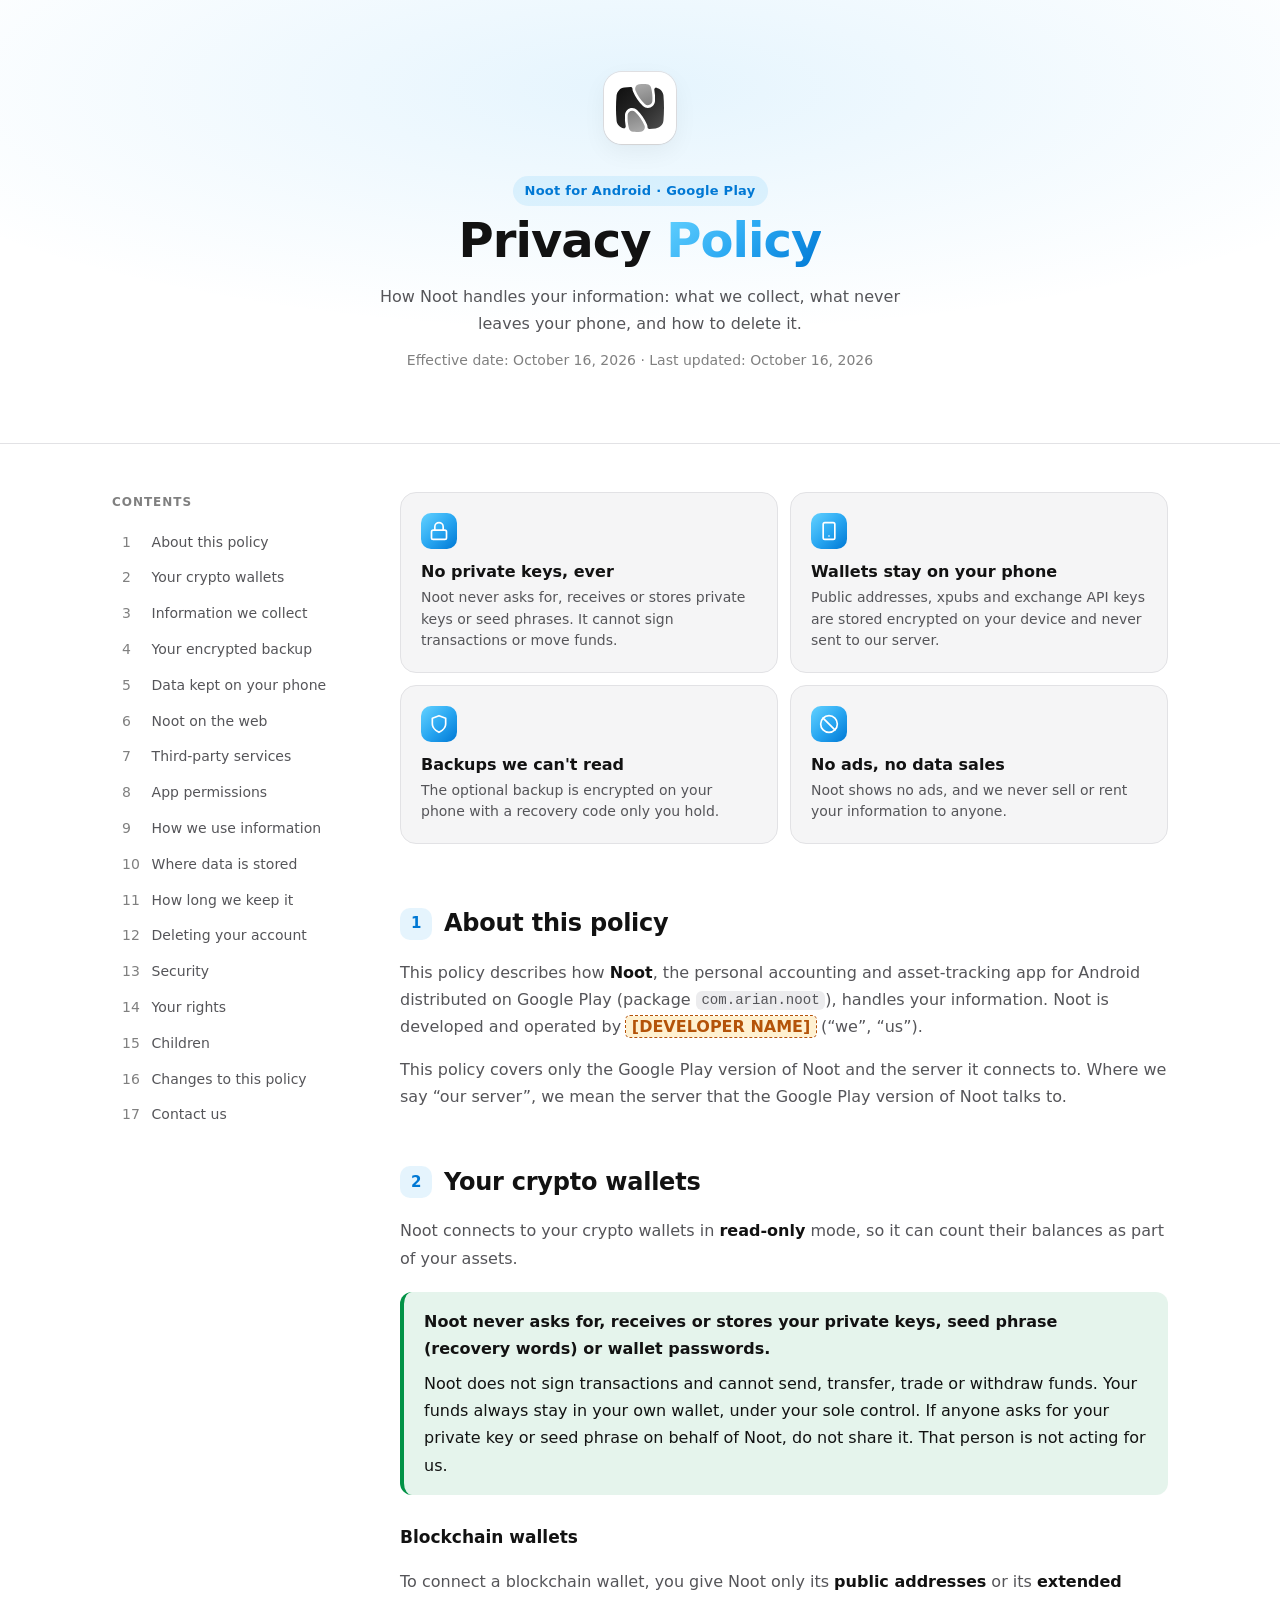
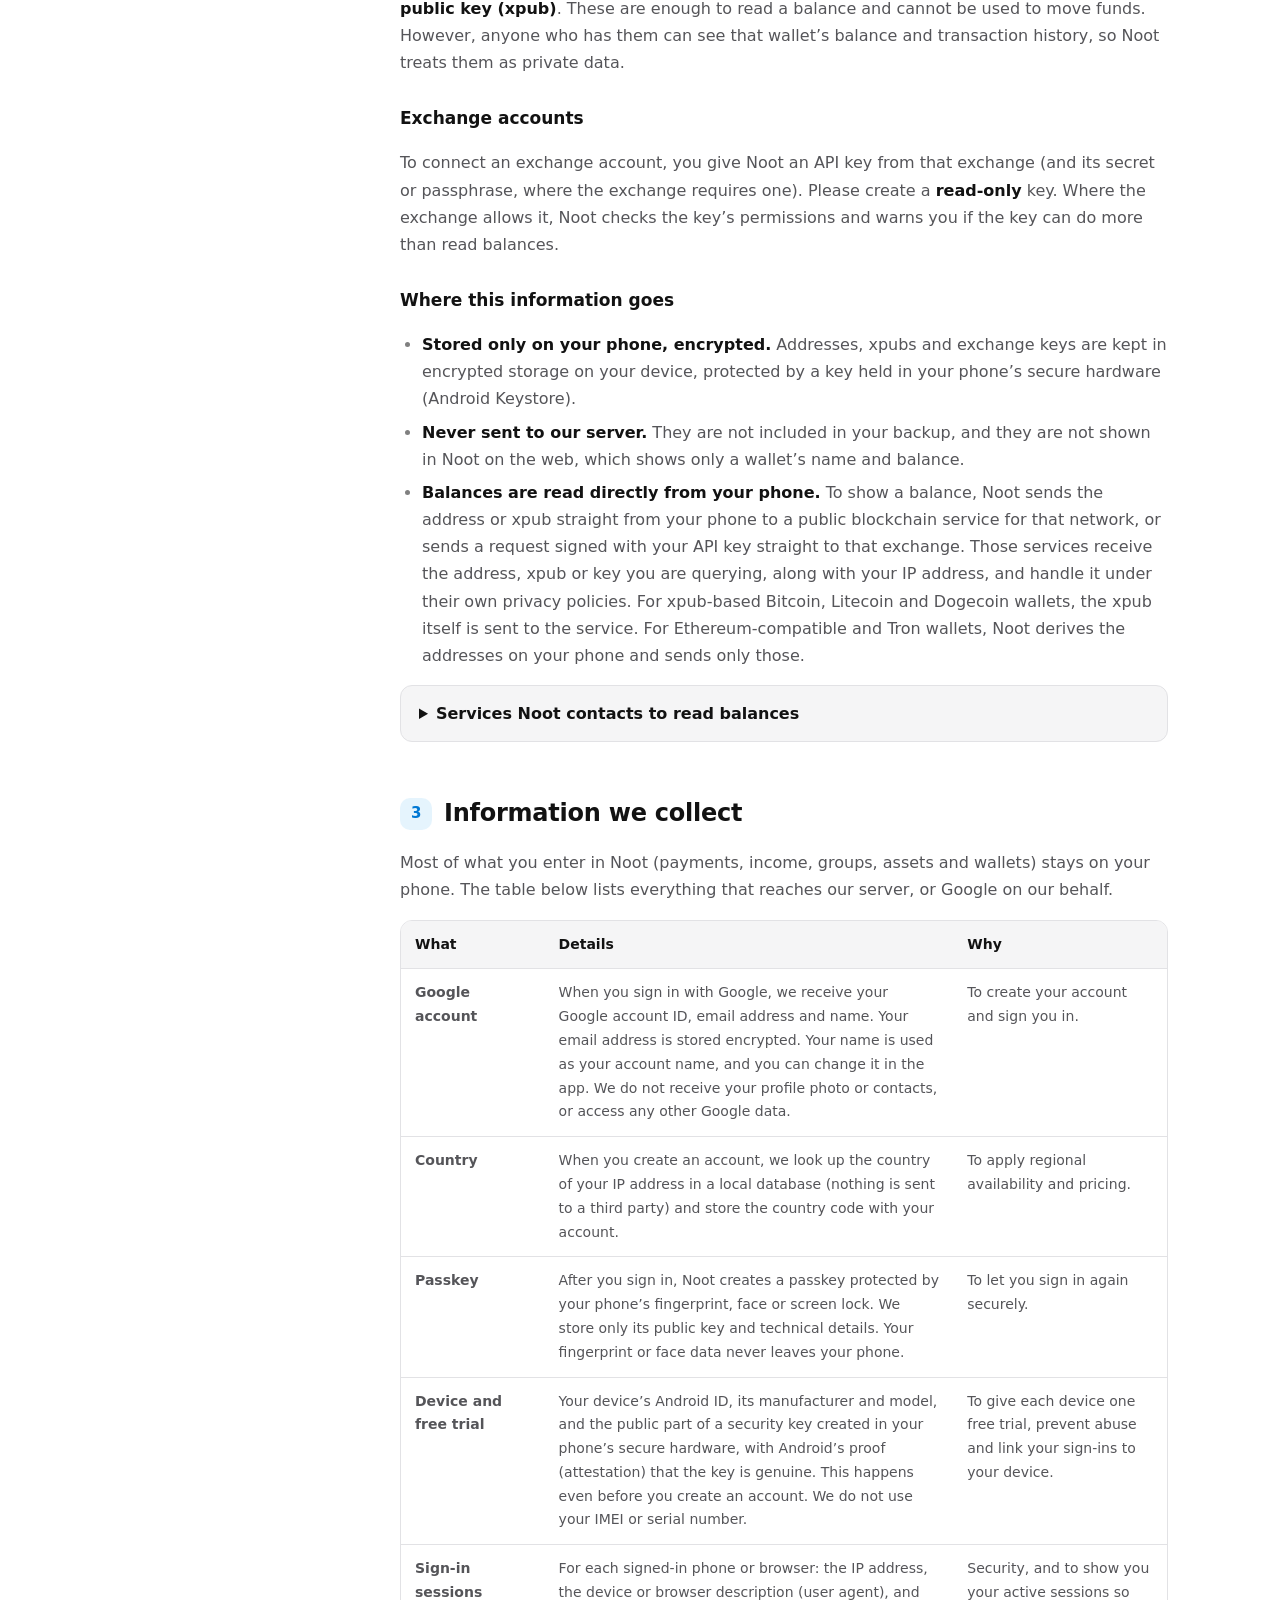
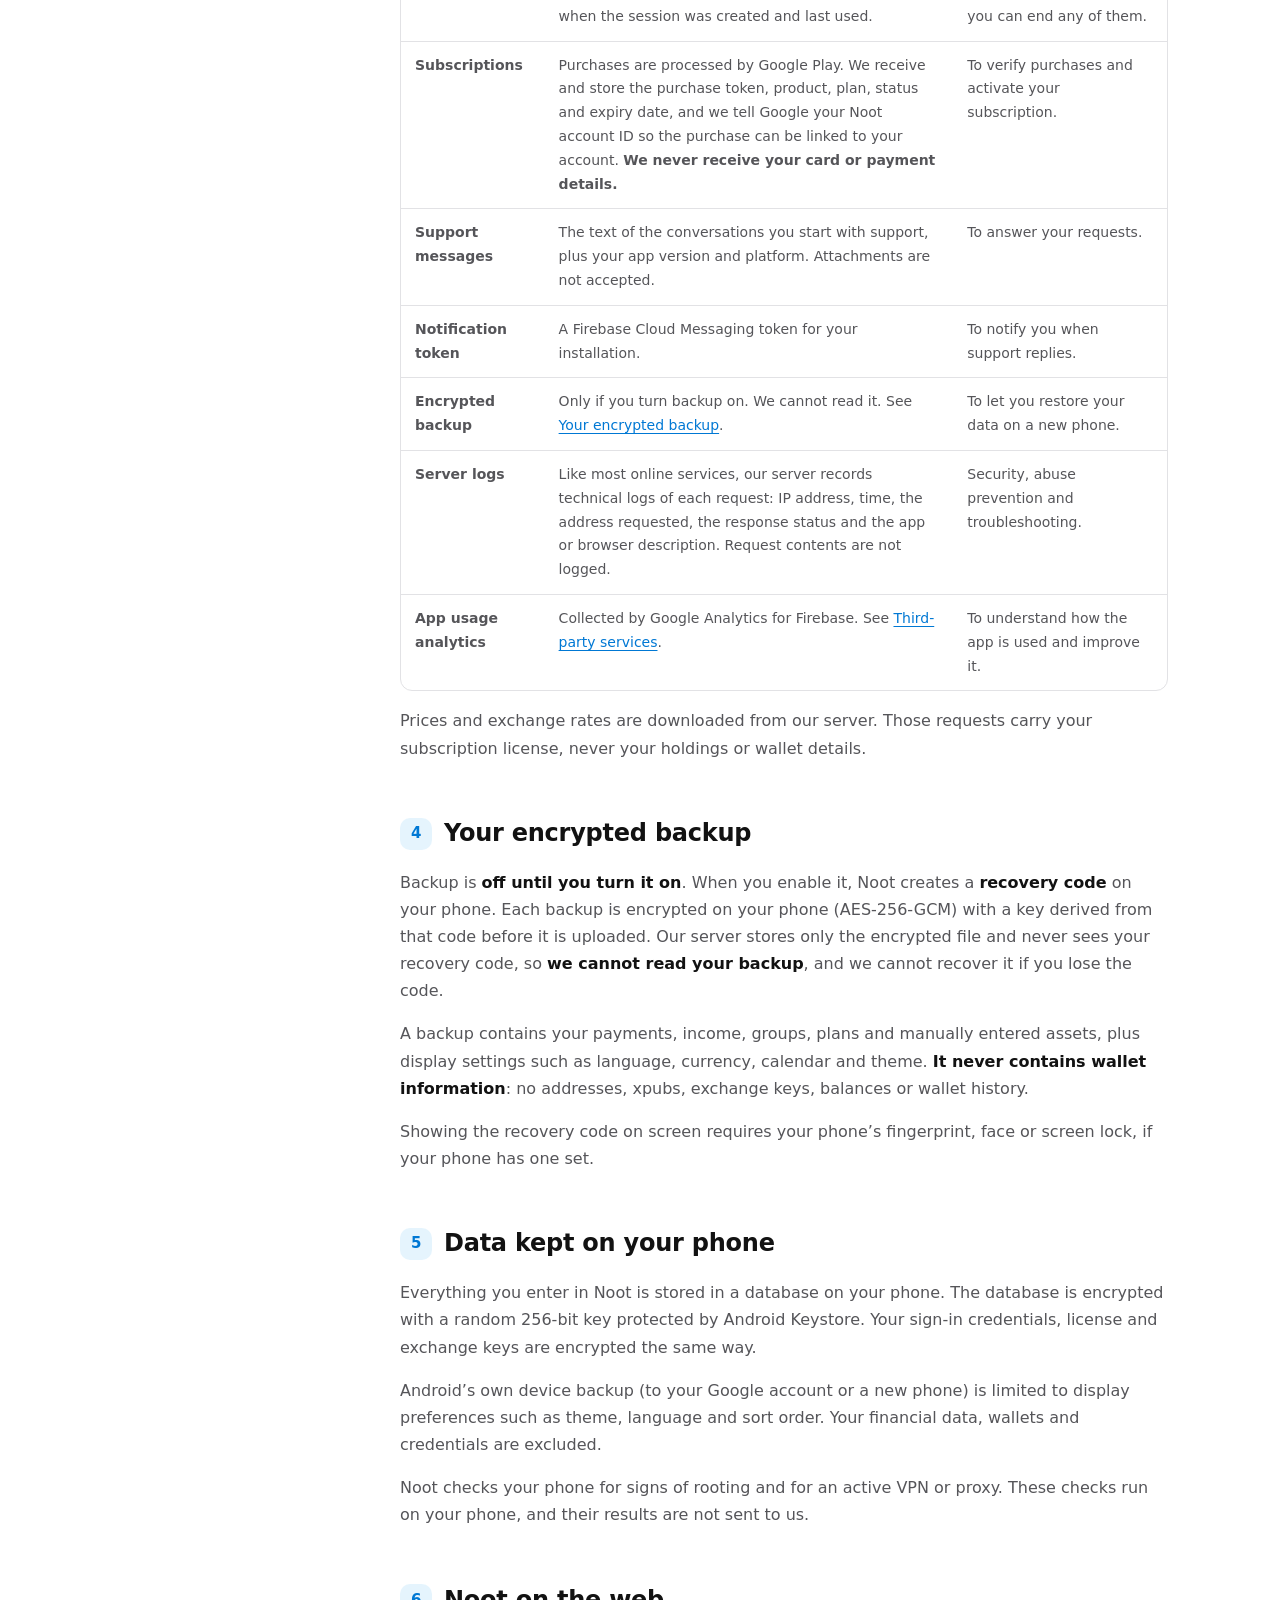
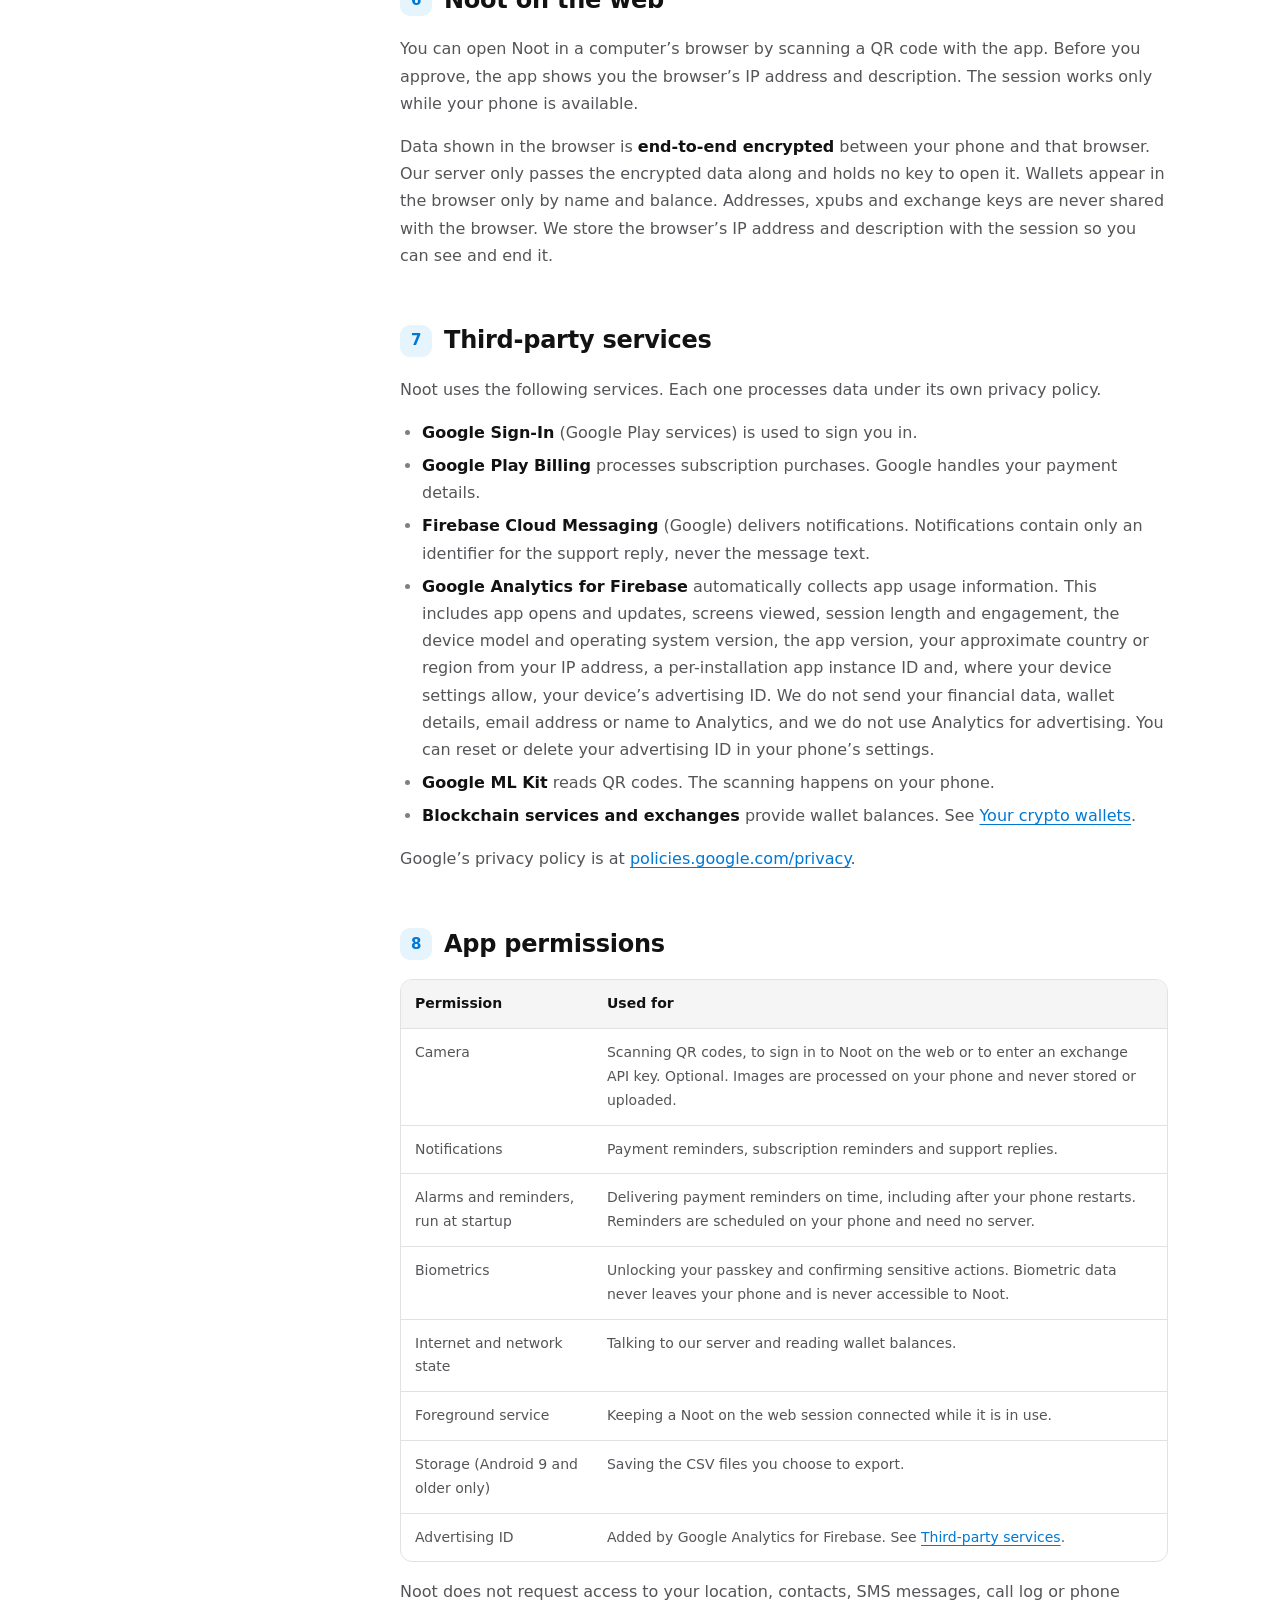
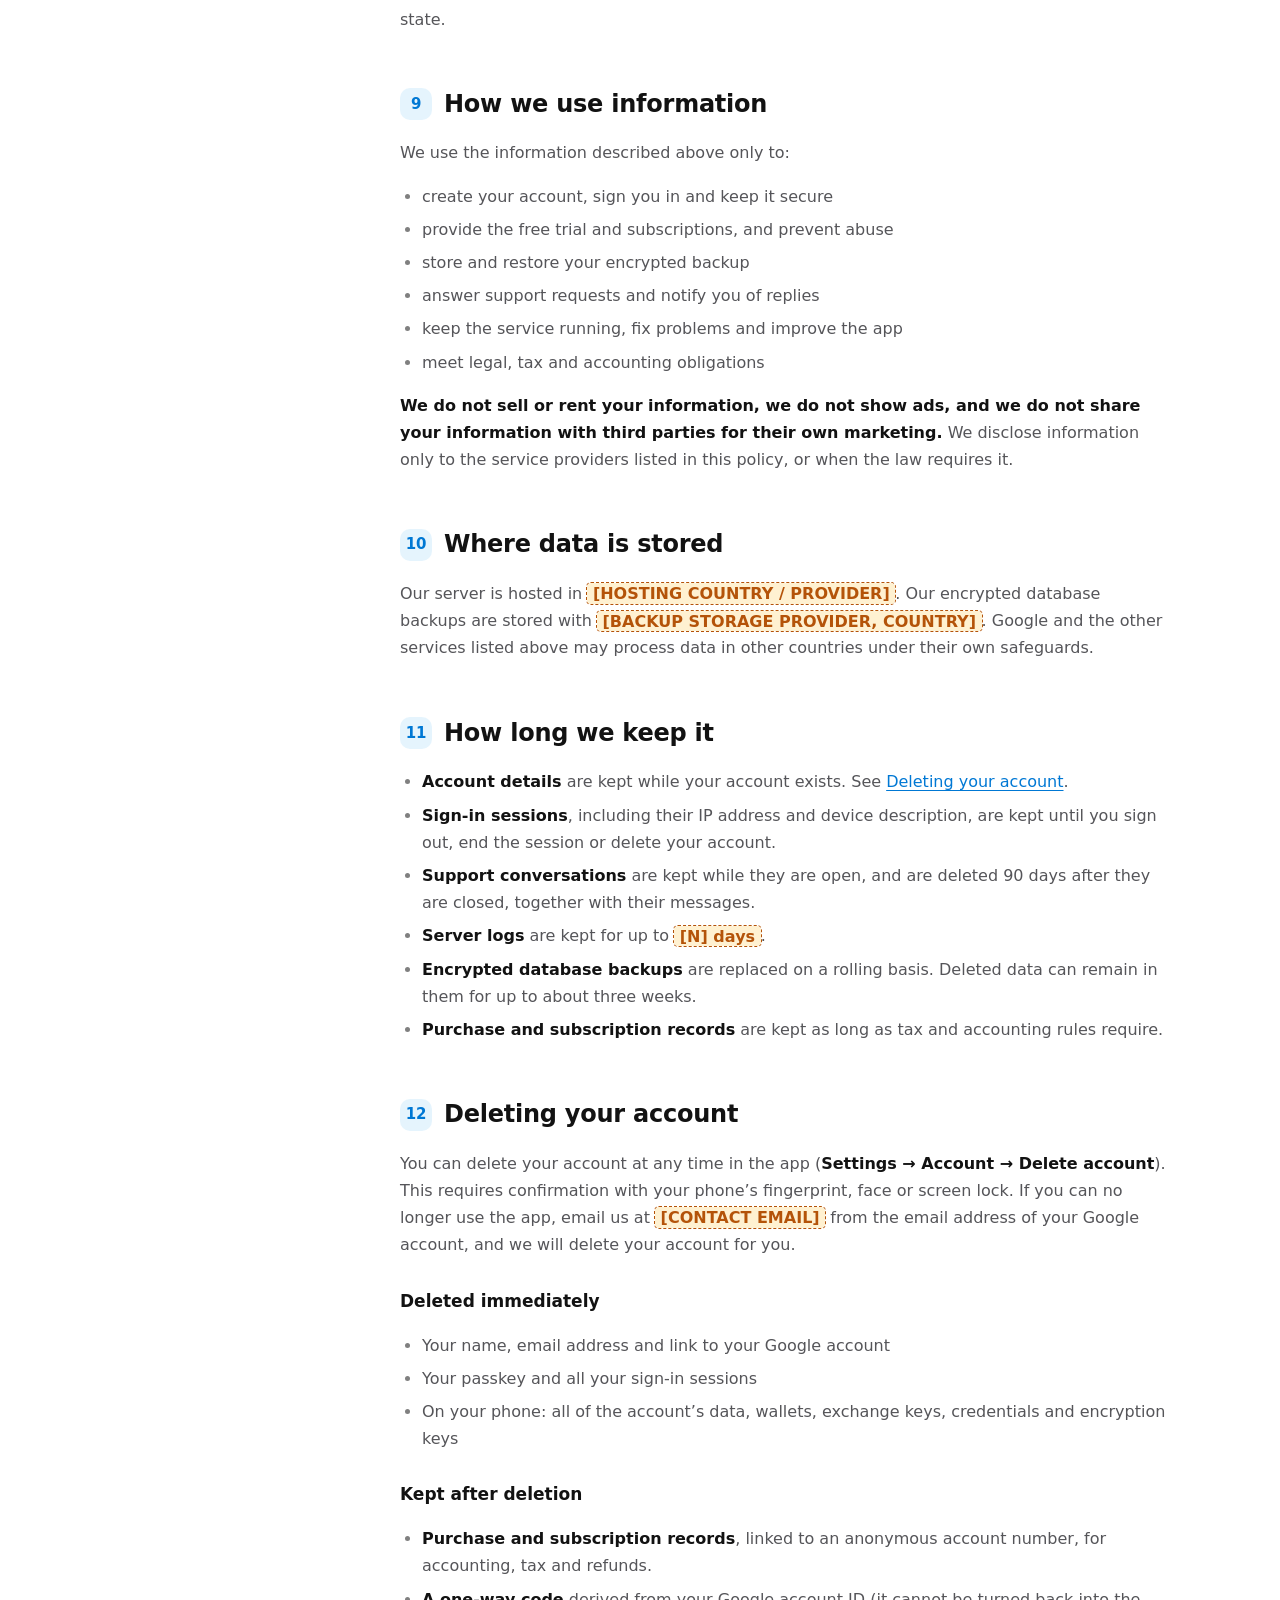
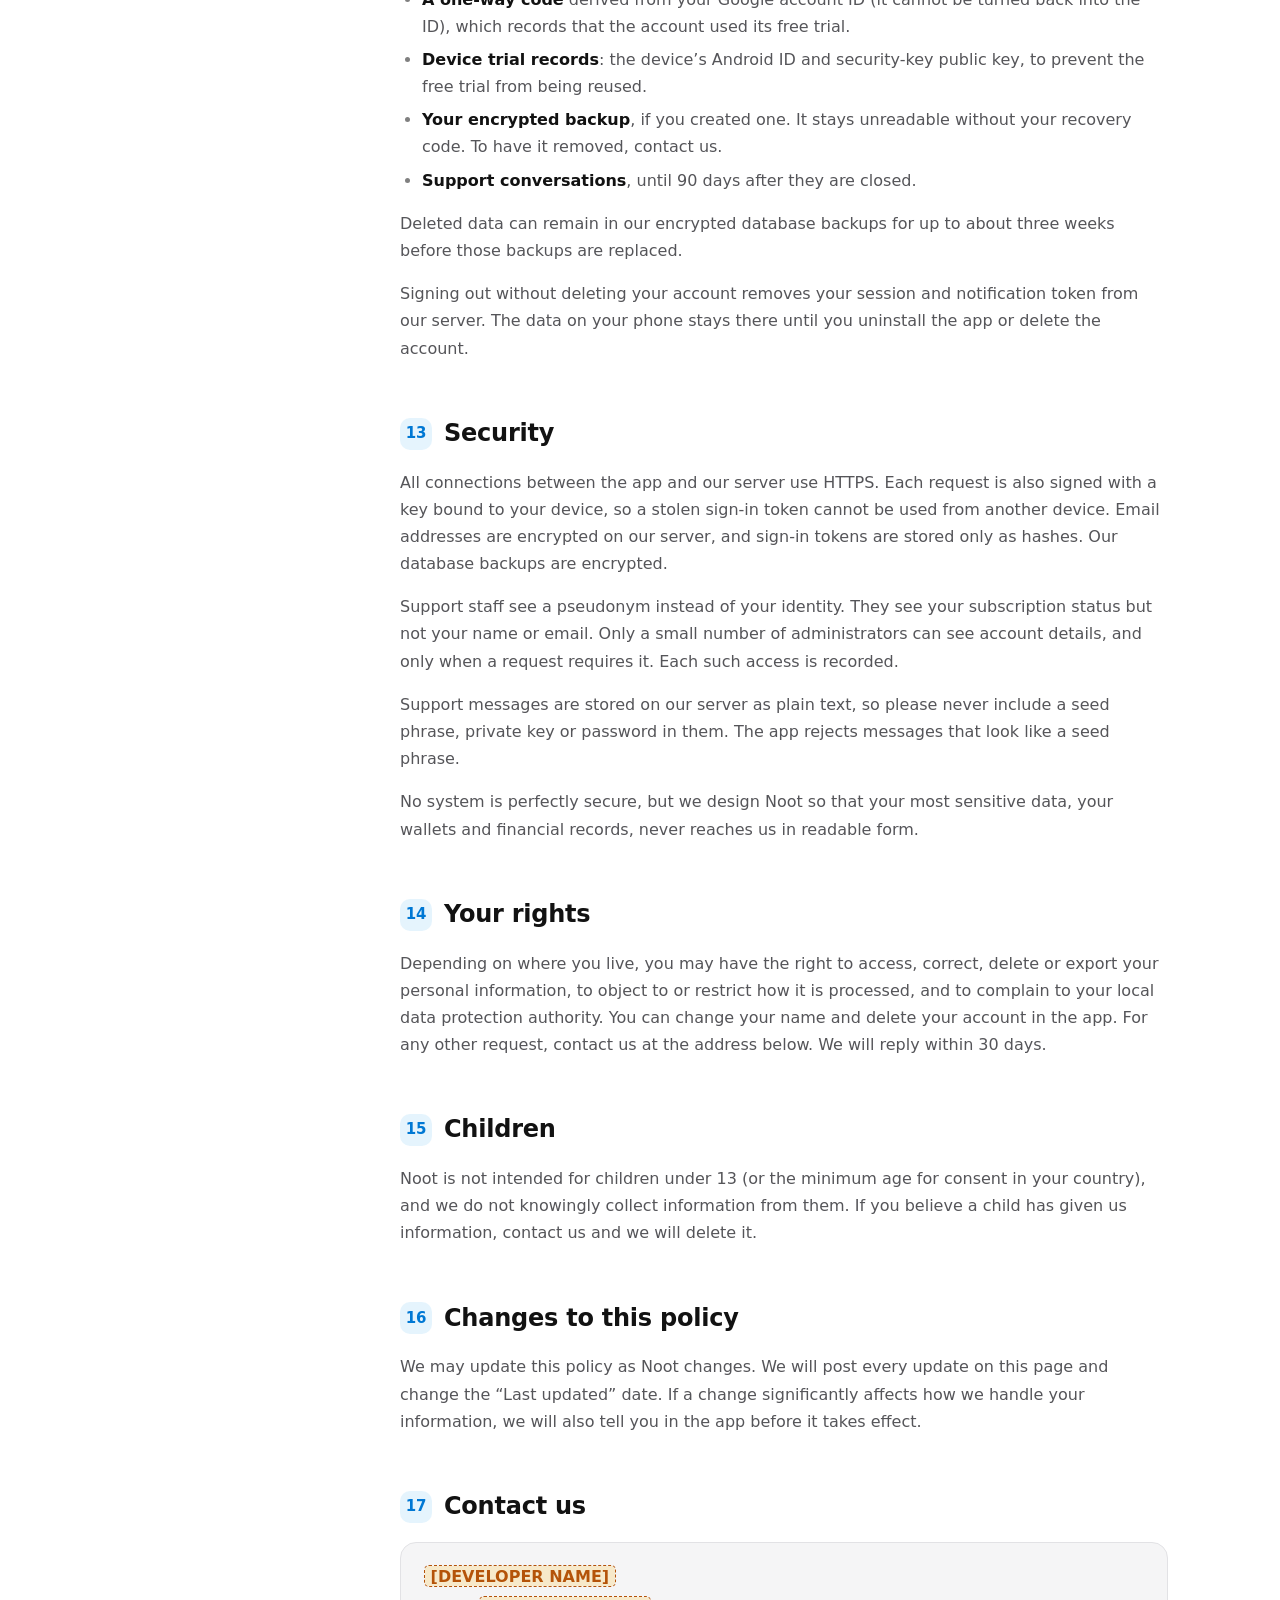
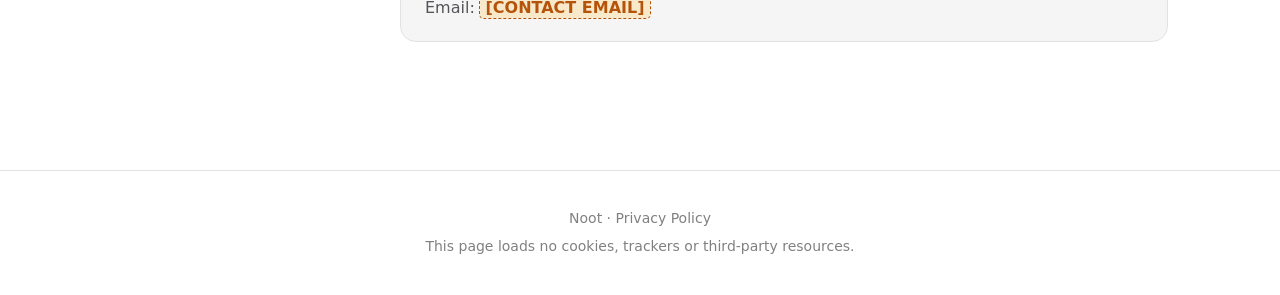
==== noot/privacy-policy/index.html @ b3c37385 "Initial commit" ====
<!doctype html>
<html lang="en">
<head>
  <meta charset="utf-8">
  <meta name="viewport" content="width=device-width, initial-scale=1">
  <title>Noot Privacy Policy</title>
  <meta name="description" content="How the Noot app for Android, distributed on Google Play, collects, uses, stores and deletes your information.">
  <link rel="canonical" href="https://arianify.com/noot/privacy-policy/">
  <meta name="color-scheme" content="light dark">
  <meta name="theme-color" content="#ffffff" media="(prefers-color-scheme: light)">
  <meta name="theme-color" content="#161616" media="(prefers-color-scheme: dark)">
  <meta property="og:type" content="article">
  <meta property="og:title" content="Noot Privacy Policy">
  <meta property="og:description" content="How the Noot app collects, uses, stores and deletes your information.">
  <link rel="icon" href="../../assets/favicon.svg" type="image/svg+xml">
  <link rel="stylesheet" href="../../assets/style.css">
</head>
<body>

<header class="hero">
  <img class="mark" src="../../assets/favicon.svg" alt="Noot" width="72" height="72">
  <div><span class="eyebrow">Noot for Android · Google Play</span></div>
  <h1>Privacy <span>Policy</span></h1>
  <p class="meta">How Noot handles your information: what we collect, what never leaves your phone, and how to delete it.</p>
  <p class="dates">Effective date: October 16, 2026 · Last updated: October 16, 2026</p>
</header>

<div class="layout">
  <nav class="toc" aria-label="Contents">
    <h2>Contents</h2>
    <ol>
      <li><a href="#about">About this policy</a></li>
      <li><a href="#wallets">Your crypto wallets</a></li>
      <li><a href="#collect">Information we collect</a></li>
      <li><a href="#backup">Your encrypted backup</a></li>
      <li><a href="#device">Data kept on your phone</a></li>
      <li><a href="#web">Noot on the web</a></li>
      <li><a href="#third-parties">Third-party services</a></li>
      <li><a href="#permissions">App permissions</a></li>
      <li><a href="#use">How we use information</a></li>
      <li><a href="#storage">Where data is stored</a></li>
      <li><a href="#retention">How long we keep it</a></li>
      <li><a href="#deletion">Deleting your account</a></li>
      <li><a href="#security">Security</a></li>
      <li><a href="#rights">Your rights</a></li>
      <li><a href="#children">Children</a></li>
      <li><a href="#changes">Changes to this policy</a></li>
      <li><a href="#contact">Contact us</a></li>
    </ol>
  </nav>

  <main>
    <div class="highlights" aria-label="At a glance">
      <div class="card">
        <div class="icon"><svg viewBox="0 0 24 24" fill="none" stroke="currentColor" stroke-width="2" stroke-linecap="round" stroke-linejoin="round"><rect x="3" y="11" width="18" height="11" rx="2"/><path d="M7 11V7a5 5 0 0 1 10 0v4"/></svg></div>
        <h3>No private keys, ever</h3>
        <p>Noot never asks for, receives or stores private keys or seed phrases. It cannot sign transactions or move funds.</p>
      </div>
      <div class="card">
        <div class="icon"><svg viewBox="0 0 24 24" fill="none" stroke="currentColor" stroke-width="2" stroke-linecap="round" stroke-linejoin="round"><rect x="5" y="2" width="14" height="20" rx="2"/><path d="M12 18h.01"/></svg></div>
        <h3>Wallets stay on your phone</h3>
        <p>Public addresses, xpubs and exchange API keys are stored encrypted on your device and never sent to our server.</p>
      </div>
      <div class="card">
        <div class="icon"><svg viewBox="0 0 24 24" fill="none" stroke="currentColor" stroke-width="2" stroke-linecap="round" stroke-linejoin="round"><path d="M12 22s8-4 8-10V5l-8-3-8 3v7c0 6 8 10 8 10z"/></svg></div>
        <h3>Backups we can't read</h3>
        <p>The optional backup is encrypted on your phone with a recovery code only you hold.</p>
      </div>
      <div class="card">
        <div class="icon"><svg viewBox="0 0 24 24" fill="none" stroke="currentColor" stroke-width="2" stroke-linecap="round" stroke-linejoin="round"><circle cx="12" cy="12" r="10"/><path d="M4.9 4.9l14.2 14.2"/></svg></div>
        <h3>No ads, no data sales</h3>
        <p>Noot shows no ads, and we never sell or rent your information to anyone.</p>
      </div>
    </div>

    <!-- 1 -->
    <section class="policy" id="about">
      <h2>About this policy</h2>
      <p>This policy describes how <strong>Noot</strong>, the personal accounting and asset-tracking app for Android distributed on Google Play (package <code>com.arian.noot</code>), handles your information. Noot is developed and operated by <span class="todo">[DEVELOPER NAME]</span> (“we”, “us”).</p>
      <p>This policy covers only the Google Play version of Noot and the server it connects to. Where we say “our server”, we mean the server that the Google Play version of Noot talks to.</p>
    </section>

    <!-- 2 -->
    <section class="policy" id="wallets">
      <h2>Your crypto wallets</h2>
      <p>Noot connects to your crypto wallets in <strong>read-only</strong> mode, so it can count their balances as part of your assets.</p>

      <div class="callout">
        <p><strong>Noot never asks for, receives or stores your private keys, seed phrase (recovery words) or wallet passwords.</strong></p>
        <p>Noot does not sign transactions and cannot send, transfer, trade or withdraw funds. Your funds always stay in your own wallet, under your sole control. If anyone asks for your private key or seed phrase on behalf of Noot, do not share it. That person is not acting for us.</p>
      </div>

      <h3>Blockchain wallets</h3>
      <p>To connect a blockchain wallet, you give Noot only its <strong>public addresses</strong> or its <strong>extended public key (xpub)</strong>. These are enough to read a balance and cannot be used to move funds. However, anyone who has them can see that wallet’s balance and transaction history, so Noot treats them as private data.</p>

      <h3>Exchange accounts</h3>
      <p>To connect an exchange account, you give Noot an API key from that exchange (and its secret or passphrase, where the exchange requires one). Please create a <strong>read-only</strong> key. Where the exchange allows it, Noot checks the key’s permissions and warns you if the key can do more than read balances.</p>

      <h3>Where this information goes</h3>
      <ul>
        <li><strong>Stored only on your phone, encrypted.</strong> Addresses, xpubs and exchange keys are kept in encrypted storage on your device, protected by a key held in your phone’s secure hardware (Android Keystore).</li>
        <li><strong>Never sent to our server.</strong> They are not included in your backup, and they are not shown in Noot on the web, which shows only a wallet’s name and balance.</li>
        <li><strong>Balances are read directly from your phone.</strong> To show a balance, Noot sends the address or xpub straight from your phone to a public blockchain service for that network, or sends a request signed with your API key straight to that exchange. Those services receive the address, xpub or key you are querying, along with your IP address, and handle it under their own privacy policies. For xpub-based Bitcoin, Litecoin and Dogecoin wallets, the xpub itself is sent to the service. For Ethereum-compatible and Tron wallets, Noot derives the addresses on your phone and sends only those.</li>
      </ul>

      <details>
        <summary>Services Noot contacts to read balances</summary>
        <div>
          <p><strong>Ethereum-compatible networks</strong> (Ethereum, BNB Chain, Avalanche, Polygon, Arbitrum, Optimism, Base, Linea, Scroll, zkSync, Blast, Mantle, Gnosis): public RPC nodes run by PublicNode, dRPC, 1RPC, LlamaRPC and MeowRPC, and the networks’ own public endpoints. The same address is checked on each of these networks.</p>
          <p><strong>Bitcoin:</strong> Trezor Blockbook servers (for xpubs), Blockstream (blockstream.info) and mempool.space (for addresses).</p>
          <p><strong>Litecoin and Dogecoin:</strong> Atomic Wallet Blockbook servers (for xpubs) and Blockchair (for addresses).</p>
          <p><strong>Solana:</strong> the Solana Foundation’s public endpoint and PublicNode. <strong>XRP:</strong> Ripple’s public servers and xrplcluster.com. <strong>Tron:</strong> TronGrid. <strong>TON:</strong> TonAPI. <strong>Cardano:</strong> Koios. <strong>Stellar:</strong> the Stellar Development Foundation’s Horizon server. <strong>Filecoin:</strong> Filfox and Glif.</p>
          <p><strong>Exchanges:</strong> Binance, Coinbase, OKX and Blockchain.com. If you choose the Iranian rial as your display currency, Nobitex, AbanTether, Wallex, Bitpin and Ramzinex are also available.</p>
          <p><strong>DNS fallback:</strong> if your network cannot look up an exchange’s address, Noot may look it up through Cloudflare (1.1.1.1) or Google (8.8.8.8) public DNS, or, for Iranian exchanges, through Iranian public DNS resolvers. These services see only the exchange’s host name.</p>
        </div>
      </details>
    </section>

    <!-- 3 -->
    <section class="policy" id="collect">
      <h2>Information we collect</h2>
      <p>Most of what you enter in Noot (payments, income, groups, assets and wallets) stays on your phone. The table below lists everything that reaches our server, or Google on our behalf.</p>

      <div class="table-wrap">
        <table>
          <thead><tr><th>What</th><th>Details</th><th>Why</th></tr></thead>
          <tbody>
            <tr>
              <td><strong>Google account</strong></td>
              <td>When you sign in with Google, we receive your Google account ID, email address and name. Your email address is stored encrypted. Your name is used as your account name, and you can change it in the app. We do not receive your profile photo or contacts, or access any other Google data.</td>
              <td>To create your account and sign you in.</td>
            </tr>
            <tr>
              <td><strong>Country</strong></td>
              <td>When you create an account, we look up the country of your IP address in a local database (nothing is sent to a third party) and store the country code with your account.</td>
              <td>To apply regional availability and pricing.</td>
            </tr>
            <tr>
              <td><strong>Passkey</strong></td>
              <td>After you sign in, Noot creates a passkey protected by your phone’s fingerprint, face or screen lock. We store only its public key and technical details. Your fingerprint or face data never leaves your phone.</td>
              <td>To let you sign in again securely.</td>
            </tr>
            <tr>
              <td><strong>Device and free trial</strong></td>
              <td>Your device’s Android ID, its manufacturer and model, and the public part of a security key created in your phone’s secure hardware, with Android’s proof (attestation) that the key is genuine. This happens even before you create an account. We do not use your IMEI or serial number.</td>
              <td>To give each device one free trial, prevent abuse and link your sign-ins to your device.</td>
            </tr>
            <tr>
              <td><strong>Sign-in sessions</strong></td>
              <td>For each signed-in phone or browser: the IP address, the device or browser description (user agent), and when the session was created and last used.</td>
              <td>Security, and to show you your active sessions so you can end any of them.</td>
            </tr>
            <tr>
              <td><strong>Subscriptions</strong></td>
              <td>Purchases are processed by Google Play. We receive and store the purchase token, product, plan, status and expiry date, and we tell Google your Noot account ID so the purchase can be linked to your account. <strong>We never receive your card or payment details.</strong></td>
              <td>To verify purchases and activate your subscription.</td>
            </tr>
            <tr>
              <td><strong>Support messages</strong></td>
              <td>The text of the conversations you start with support, plus your app version and platform. Attachments are not accepted.</td>
              <td>To answer your requests.</td>
            </tr>
            <tr>
              <td><strong>Notification token</strong></td>
              <td>A Firebase Cloud Messaging token for your installation.</td>
              <td>To notify you when support replies.</td>
            </tr>
            <tr>
              <td><strong>Encrypted backup</strong></td>
              <td>Only if you turn backup on. We cannot read it. See <a href="#backup">Your encrypted backup</a>.</td>
              <td>To let you restore your data on a new phone.</td>
            </tr>
            <tr>
              <td><strong>Server logs</strong></td>
              <td>Like most online services, our server records technical logs of each request: IP address, time, the address requested, the response status and the app or browser description. Request contents are not logged.</td>
              <td>Security, abuse prevention and troubleshooting.</td>
            </tr>
            <tr>
              <td><strong>App usage analytics</strong></td>
              <td>Collected by Google Analytics for Firebase. See <a href="#third-parties">Third-party services</a>.</td>
              <td>To understand how the app is used and improve it.</td>
            </tr>
          </tbody>
        </table>
      </div>

      <p>Prices and exchange rates are downloaded from our server. Those requests carry your subscription license, never your holdings or wallet details.</p>
    </section>

    <!-- 4 -->
    <section class="policy" id="backup">
      <h2>Your encrypted backup</h2>
      <p>Backup is <strong>off until you turn it on</strong>. When you enable it, Noot creates a <strong>recovery code</strong> on your phone. Each backup is encrypted on your phone (AES-256-GCM) with a key derived from that code before it is uploaded. Our server stores only the encrypted file and never sees your recovery code, so <strong>we cannot read your backup</strong>, and we cannot recover it if you lose the code.</p>
      <p>A backup contains your payments, income, groups, plans and manually entered assets, plus display settings such as language, currency, calendar and theme. <strong>It never contains wallet information</strong>: no addresses, xpubs, exchange keys, balances or wallet history.</p>
      <p>Showing the recovery code on screen requires your phone’s fingerprint, face or screen lock, if your phone has one set.</p>
    </section>

    <!-- 5 -->
    <section class="policy" id="device">
      <h2>Data kept on your phone</h2>
      <p>Everything you enter in Noot is stored in a database on your phone. The database is encrypted with a random 256-bit key protected by Android Keystore. Your sign-in credentials, license and exchange keys are encrypted the same way.</p>
      <p>Android’s own device backup (to your Google account or a new phone) is limited to display preferences such as theme, language and sort order. Your financial data, wallets and credentials are excluded.</p>
      <p>Noot checks your phone for signs of rooting and for an active VPN or proxy. These checks run on your phone, and their results are not sent to us.</p>
    </section>

    <!-- 6 -->
    <section class="policy" id="web">
      <h2>Noot on the web</h2>
      <p>You can open Noot in a computer’s browser by scanning a QR code with the app. Before you approve, the app shows you the browser’s IP address and description. The session works only while your phone is available.</p>
      <p>Data shown in the browser is <strong>end-to-end encrypted</strong> between your phone and that browser. Our server only passes the encrypted data along and holds no key to open it. Wallets appear in the browser only by name and balance. Addresses, xpubs and exchange keys are never shared with the browser. We store the browser’s IP address and description with the session so you can see and end it.</p>
    </section>

    <!-- 7 -->
    <section class="policy" id="third-parties">
      <h2>Third-party services</h2>
      <p>Noot uses the following services. Each one processes data under its own privacy policy.</p>
      <ul>
        <li><strong>Google Sign-In</strong> (Google Play services) is used to sign you in.</li>
        <li><strong>Google Play Billing</strong> processes subscription purchases. Google handles your payment details.</li>
        <li><strong>Firebase Cloud Messaging</strong> (Google) delivers notifications. Notifications contain only an identifier for the support reply, never the message text.</li>
        <li><strong>Google Analytics for Firebase</strong> automatically collects app usage information. This includes app opens and updates, screens viewed, session length and engagement, the device model and operating system version, the app version, your approximate country or region from your IP address, a per-installation app instance ID and, where your device settings allow, your device’s advertising ID. We do not send your financial data, wallet details, email address or name to Analytics, and we do not use Analytics for advertising. You can reset or delete your advertising ID in your phone’s settings.</li>
        <li><strong>Google ML Kit</strong> reads QR codes. The scanning happens on your phone.</li>
        <li><strong>Blockchain services and exchanges</strong> provide wallet balances. See <a href="#wallets">Your crypto wallets</a>.</li>
      </ul>
      <p>Google’s privacy policy is at <a href="https://policies.google.com/privacy">policies.google.com/privacy</a>.</p>
    </section>

    <!-- 8 -->
    <section class="policy" id="permissions">
      <h2>App permissions</h2>
      <div class="table-wrap">
        <table>
          <thead><tr><th>Permission</th><th>Used for</th></tr></thead>
          <tbody>
            <tr><td>Camera</td><td>Scanning QR codes, to sign in to Noot on the web or to enter an exchange API key. Optional. Images are processed on your phone and never stored or uploaded.</td></tr>
            <tr><td>Notifications</td><td>Payment reminders, subscription reminders and support replies.</td></tr>
            <tr><td>Alarms and reminders, run at startup</td><td>Delivering payment reminders on time, including after your phone restarts. Reminders are scheduled on your phone and need no server.</td></tr>
            <tr><td>Biometrics</td><td>Unlocking your passkey and confirming sensitive actions. Biometric data never leaves your phone and is never accessible to Noot.</td></tr>
            <tr><td>Internet and network state</td><td>Talking to our server and reading wallet balances.</td></tr>
            <tr><td>Foreground service</td><td>Keeping a Noot on the web session connected while it is in use.</td></tr>
            <tr><td>Storage (Android 9 and older only)</td><td>Saving the CSV files you choose to export.</td></tr>
            <tr><td>Advertising ID</td><td>Added by Google Analytics for Firebase. See <a href="#third-parties">Third-party services</a>.</td></tr>
          </tbody>
        </table>
      </div>
      <p>Noot does not request access to your location, contacts, SMS messages, call log or phone state.</p>
    </section>

    <!-- 9 -->
    <section class="policy" id="use">
      <h2>How we use information</h2>
      <p>We use the information described above only to:</p>
      <ul>
        <li>create your account, sign you in and keep it secure</li>
        <li>provide the free trial and subscriptions, and prevent abuse</li>
        <li>store and restore your encrypted backup</li>
        <li>answer support requests and notify you of replies</li>
        <li>keep the service running, fix problems and improve the app</li>
        <li>meet legal, tax and accounting obligations</li>
      </ul>
      <p><strong>We do not sell or rent your information, we do not show ads, and we do not share your information with third parties for their own marketing.</strong> We disclose information only to the service providers listed in this policy, or when the law requires it.</p>
    </section>

    <!-- 10 -->
    <section class="policy" id="storage">
      <h2>Where data is stored</h2>
      <p>Our server is hosted in <span class="todo">[HOSTING COUNTRY / PROVIDER]</span>. Our encrypted database backups are stored with <span class="todo">[BACKUP STORAGE PROVIDER, COUNTRY]</span>. Google and the other services listed above may process data in other countries under their own safeguards.</p>
    </section>

    <!-- 11 -->
    <section class="policy" id="retention">
      <h2>How long we keep it</h2>
      <ul>
        <li><strong>Account details</strong> are kept while your account exists. See <a href="#deletion">Deleting your account</a>.</li>
        <li><strong>Sign-in sessions</strong>, including their IP address and device description, are kept until you sign out, end the session or delete your account.</li>
        <li><strong>Support conversations</strong> are kept while they are open, and are deleted 90 days after they are closed, together with their messages.</li>
        <li><strong>Server logs</strong> are kept for up to <span class="todo">[N] days</span>.</li>
        <li><strong>Encrypted database backups</strong> are replaced on a rolling basis. Deleted data can remain in them for up to about three weeks.</li>
        <li><strong>Purchase and subscription records</strong> are kept as long as tax and accounting rules require.</li>
      </ul>
    </section>

    <!-- 12 -->
    <section class="policy" id="deletion">
      <h2>Deleting your account</h2>
      <p>You can delete your account at any time in the app (<strong>Settings → Account → Delete account</strong>). This requires confirmation with your phone’s fingerprint, face or screen lock. If you can no longer use the app, email us at <span class="todo">[CONTACT EMAIL]</span> from the email address of your Google account, and we will delete your account for you.</p>

      <h3>Deleted immediately</h3>
      <ul>
        <li>Your name, email address and link to your Google account</li>
        <li>Your passkey and all your sign-in sessions</li>
        <li>On your phone: all of the account’s data, wallets, exchange keys, credentials and encryption keys</li>
      </ul>

      <h3>Kept after deletion</h3>
      <ul>
        <li><strong>Purchase and subscription records</strong>, linked to an anonymous account number, for accounting, tax and refunds.</li>
        <li><strong>A one-way code</strong> derived from your Google account ID (it cannot be turned back into the ID), which records that the account used its free trial.</li>
        <li><strong>Device trial records</strong>: the device’s Android ID and security-key public key, to prevent the free trial from being reused.</li>
        <li><strong>Your encrypted backup</strong>, if you created one. It stays unreadable without your recovery code. To have it removed, contact us.</li>
        <li><strong>Support conversations</strong>, until 90 days after they are closed.</li>
      </ul>
      <p>Deleted data can remain in our encrypted database backups for up to about three weeks before those backups are replaced.</p>
      <p>Signing out without deleting your account removes your session and notification token from our server. The data on your phone stays there until you uninstall the app or delete the account.</p>
    </section>

    <!-- 13 -->
    <section class="policy" id="security">
      <h2>Security</h2>
      <p>All connections between the app and our server use HTTPS. Each request is also signed with a key bound to your device, so a stolen sign-in token cannot be used from another device. Email addresses are encrypted on our server, and sign-in tokens are stored only as hashes. Our database backups are encrypted.</p>
      <p>Support staff see a pseudonym instead of your identity. They see your subscription status but not your name or email. Only a small number of administrators can see account details, and only when a request requires it. Each such access is recorded.</p>
      <p>Support messages are stored on our server as plain text, so please never include a seed phrase, private key or password in them. The app rejects messages that look like a seed phrase.</p>
      <p>No system is perfectly secure, but we design Noot so that your most sensitive data, your wallets and financial records, never reaches us in readable form.</p>
    </section>

    <!-- 14 -->
    <section class="policy" id="rights">
      <h2>Your rights</h2>
      <p>Depending on where you live, you may have the right to access, correct, delete or export your personal information, to object to or restrict how it is processed, and to complain to your local data protection authority. You can change your name and delete your account in the app. For any other request, contact us at the address below. We will reply within 30 days.</p>
    </section>

    <!-- 15 -->
    <section class="policy" id="children">
      <h2>Children</h2>
      <p>Noot is not intended for children under 13 (or the minimum age for consent in your country), and we do not knowingly collect information from them. If you believe a child has given us information, contact us and we will delete it.</p>
    </section>

    <!-- 16 -->
    <section class="policy" id="changes">
      <h2>Changes to this policy</h2>
      <p>We may update this policy as Noot changes. We will post every update on this page and change the “Last updated” date. If a change significantly affects how we handle your information, we will also tell you in the app before it takes effect.</p>
    </section>

    <!-- 17 -->
    <section class="policy" id="contact">
      <h2>Contact us</h2>
      <div class="contact-card">
        <p><strong><span class="todo">[DEVELOPER NAME]</span></strong></p>
        <p>Email: <span class="todo">[CONTACT EMAIL]</span></p>
      </div>
    </section>
  </main>
</div>

<footer>
  <p>Noot · Privacy Policy</p>
  <p>This page loads no cookies, trackers or third-party resources.</p>
</footer>

</body>
</html>
---- assets/style.css ----
/* Noot privacy policy. System fonts only and no external requests: a privacy page that loads
   third-party fonts or scripts would contradict itself. Colors follow the app's neutrals, with
   its blue accent gradient (gradient_1..3) for links and highlights. */

:root {
  --bg: #ffffff;
  --surface: #f5f5f6;
  --surface-2: #ececee;
  --border: #e2e2e5;
  --text: #121212;
  --text-soft: #555559;
  --text-faint: #808080;
  --accent: #0078d4;
  --accent-soft: rgba(42, 168, 242, 0.12);
  --grad: linear-gradient(135deg, #64d2ff 0%, #2aa8f2 50%, #0078d4 100%);
  --good: #029246;
  --good-soft: rgba(2, 146, 70, 0.1);
  --todo: #b45309;
  --todo-soft: rgba(255, 179, 0, 0.18);
  --shadow: 0 1px 2px rgba(0, 0, 0, 0.04), 0 8px 24px rgba(0, 0, 0, 0.05);
  --radius: 16px;
  color-scheme: light;
}

@media (prefers-color-scheme: dark) {
  :root {
    --bg: #161616;
    --surface: #1f1f1f;
    --surface-2: #2a2a2a;
    --border: #333333;
    --text: #f2f2f2;
    --text-soft: #b5b5b8;
    --text-faint: #8a8a8d;
    --accent: #64d2ff;
    --accent-soft: rgba(100, 210, 255, 0.12);
    --good: #34d399;
    --good-soft: rgba(52, 211, 153, 0.12);
    --todo: #fbbf24;
    --todo-soft: rgba(251, 191, 36, 0.14);
    --shadow: 0 1px 2px rgba(0, 0, 0, 0.3), 0 8px 24px rgba(0, 0, 0, 0.25);
    color-scheme: dark;
  }
}

*,
*::before,
*::after { box-sizing: border-box; }

html { scroll-behavior: smooth; scroll-padding-top: 24px; -webkit-text-size-adjust: 100%; }

body {
  margin: 0;
  background: var(--bg);
  color: var(--text);
  font: 16px/1.7 system-ui, -apple-system, "Segoe UI", Roboto, "Helvetica Neue", Arial, sans-serif;
  -webkit-font-smoothing: antialiased;
}

a { color: var(--accent); text-underline-offset: 3px; text-decoration-thickness: 1px; }
a:hover { text-decoration-thickness: 2px; }
code { font: 0.88em ui-monospace, SFMono-Regular, Consolas, monospace; background: var(--surface-2); padding: 0.1em 0.4em; border-radius: 6px; }
strong { font-weight: 650; }

/* ── Hero ── */
.hero {
  position: relative;
  overflow: hidden;
  padding: 72px 16px 56px;
  text-align: center;
  border-bottom: 1px solid var(--border);
}
.hero::before {
  content: "";
  position: absolute;
  inset: -40% -20% auto;
  height: 120%;
  background: radial-gradient(ellipse at center, var(--accent-soft), transparent 65%);
  pointer-events: none;
}
.hero > * { position: relative; }
.mark {
  width: 72px;
  height: 72px;
  border-radius: 18px;
  box-shadow: var(--shadow), 0 0 0 1px var(--border);
}
.eyebrow {
  display: inline-block;
  margin: 24px 0 8px;
  padding: 4px 12px;
  border-radius: 999px;
  background: var(--accent-soft);
  color: var(--accent);
  font-size: 13px;
  font-weight: 600;
  letter-spacing: 0.02em;
}
.hero h1 {
  margin: 0;
  font-size: clamp(32px, 6vw, 48px);
  line-height: 1.1;
  letter-spacing: -0.02em;
}
.hero h1 span {
  background: var(--grad);
  -webkit-background-clip: text;
  background-clip: text;
  color: transparent;
}
.hero .meta { margin: 16px auto 0; max-width: 560px; color: var(--text-soft); }
.hero .dates { margin-top: 12px; font-size: 14px; color: var(--text-faint); }

/* ── Layout ── */
.layout {
  max-width: 1120px;
  margin: 0 auto;
  padding: 48px 16px 80px;
  display: grid;
  gap: 48px;
}
@media (min-width: 960px) {
  .layout { grid-template-columns: 240px minmax(0, 1fr); padding-inline: 32px; }
}

/* ── Table of contents ── */
.toc { font-size: 14px; }
.toc h2 { margin: 0 0 12px; font-size: 12px; text-transform: uppercase; letter-spacing: 0.08em; color: var(--text-faint); }
.toc ol { list-style: none; margin: 0; padding: 0; counter-reset: toc; }
.toc li { counter-increment: toc; }
.toc a {
  display: flex;
  gap: 10px;
  padding: 6px 10px;
  border-radius: 8px;
  color: var(--text-soft);
  text-decoration: none;
}
.toc a::before { content: counter(toc); min-width: 1.4em; color: var(--text-faint); font-variant-numeric: tabular-nums; }
.toc a:hover { background: var(--surface); color: var(--text); }
@media (min-width: 960px) {
  .toc { position: sticky; top: 24px; align-self: start; max-height: calc(100vh - 48px); overflow-y: auto; }
}
@media (max-width: 959px) {
  .toc { padding: 16px; border: 1px solid var(--border); border-radius: var(--radius); background: var(--surface); }
  .toc ol { columns: 2 200px; column-gap: 16px; }
}

/* ── Content ── */
main { min-width: 0; }
.highlights {
  display: grid;
  gap: 12px;
  margin-bottom: 56px;
}
@media (min-width: 480px) { .highlights { grid-template-columns: repeat(2, minmax(0, 1fr)); } }
.card {
  padding: 20px;
  border: 1px solid var(--border);
  border-radius: var(--radius);
  background: var(--surface);
}
.card .icon {
  display: grid;
  place-items: center;
  width: 36px;
  height: 36px;
  margin-bottom: 12px;
  border-radius: 10px;
  background: var(--grad);
  color: #fff;
}
.card .icon svg { width: 20px; height: 20px; }
.card h3 { margin: 0 0 4px; font-size: 16px; line-height: 1.35; }
.card p { margin: 0; font-size: 14px; line-height: 1.55; color: var(--text-soft); }

section.policy { counter-increment: sec; padding-top: 8px; margin-bottom: 48px; }
main { counter-reset: sec; }
section.policy > h2 {
  display: flex;
  align-items: baseline;
  gap: 12px;
  margin: 0 0 16px;
  font-size: 24px;
  line-height: 1.3;
  letter-spacing: -0.01em;
}
section.policy > h2::before {
  content: counter(sec);
  flex: none;
  display: inline-grid;
  place-items: center;
  width: 32px;
  height: 32px;
  border-radius: 10px;
  background: var(--accent-soft);
  color: var(--accent);
  font-size: 15px;
  font-variant-numeric: tabular-nums;
  transform: translateY(-3px);
}
section.policy h3 { margin: 28px 0 8px; font-size: 17px; }
section.policy p, section.policy li { color: var(--text-soft); }
section.policy p strong, section.policy li strong { color: var(--text); }
section.policy ul { padding-inline-start: 22px; }
section.policy li { margin: 6px 0; }
section.policy li::marker { color: var(--text-faint); }

.callout {
  margin: 20px 0;
  padding: 16px 20px;
  border-radius: 12px;
  border-inline-start: 4px solid var(--good);
  background: var(--good-soft);
}
.callout p { margin: 0; color: var(--text) !important; }
.callout p + p { margin-top: 8px; }

.table-wrap { overflow-x: auto; margin: 16px 0; border: 1px solid var(--border); border-radius: 12px; }
table { width: 100%; border-collapse: collapse; font-size: 14px; }
th, td { padding: 12px 14px; text-align: start; vertical-align: top; border-bottom: 1px solid var(--border); }
th { background: var(--surface); font-weight: 600; color: var(--text); white-space: nowrap; }
td { color: var(--text-soft); }
tr:last-child td { border-bottom: 0; }

details {
  margin: 16px 0;
  border: 1px solid var(--border);
  border-radius: 12px;
  background: var(--surface);
}
summary { cursor: pointer; padding: 14px 18px; font-weight: 600; color: var(--text); }
details[open] summary { border-bottom: 1px solid var(--border); }
details > div { padding: 4px 18px 14px; font-size: 14px; }
details code { word-break: break-all; }

/* An unfilled detail the owner still has to supply. Loud on purpose, so none ships by accident. */
.todo {
  padding: 0.05em 0.35em;
  border-radius: 4px;
  background: var(--todo-soft);
  color: var(--todo);
  font-weight: 600;
  outline: 1px dashed var(--todo);
}

.contact-card {
  display: grid;
  gap: 4px;
  padding: 20px 24px;
  border-radius: var(--radius);
  background: var(--surface);
  border: 1px solid var(--border);
}
.contact-card p { margin: 0; }

footer {
  border-top: 1px solid var(--border);
  padding: 32px 16px;
  text-align: center;
  font-size: 14px;
  color: var(--text-faint);
}
footer p { margin: 4px 0; }

@media (max-width: 480px) {
  .hero { padding-top: 56px; }
  section.policy > h2 { font-size: 21px; }
}

@media print {
  .hero::before, .toc, .highlights { display: none; }
  .layout { display: block; padding: 0; }
  body { font-size: 11pt; }
  a { color: inherit; }
  details > div { display: block; }
}
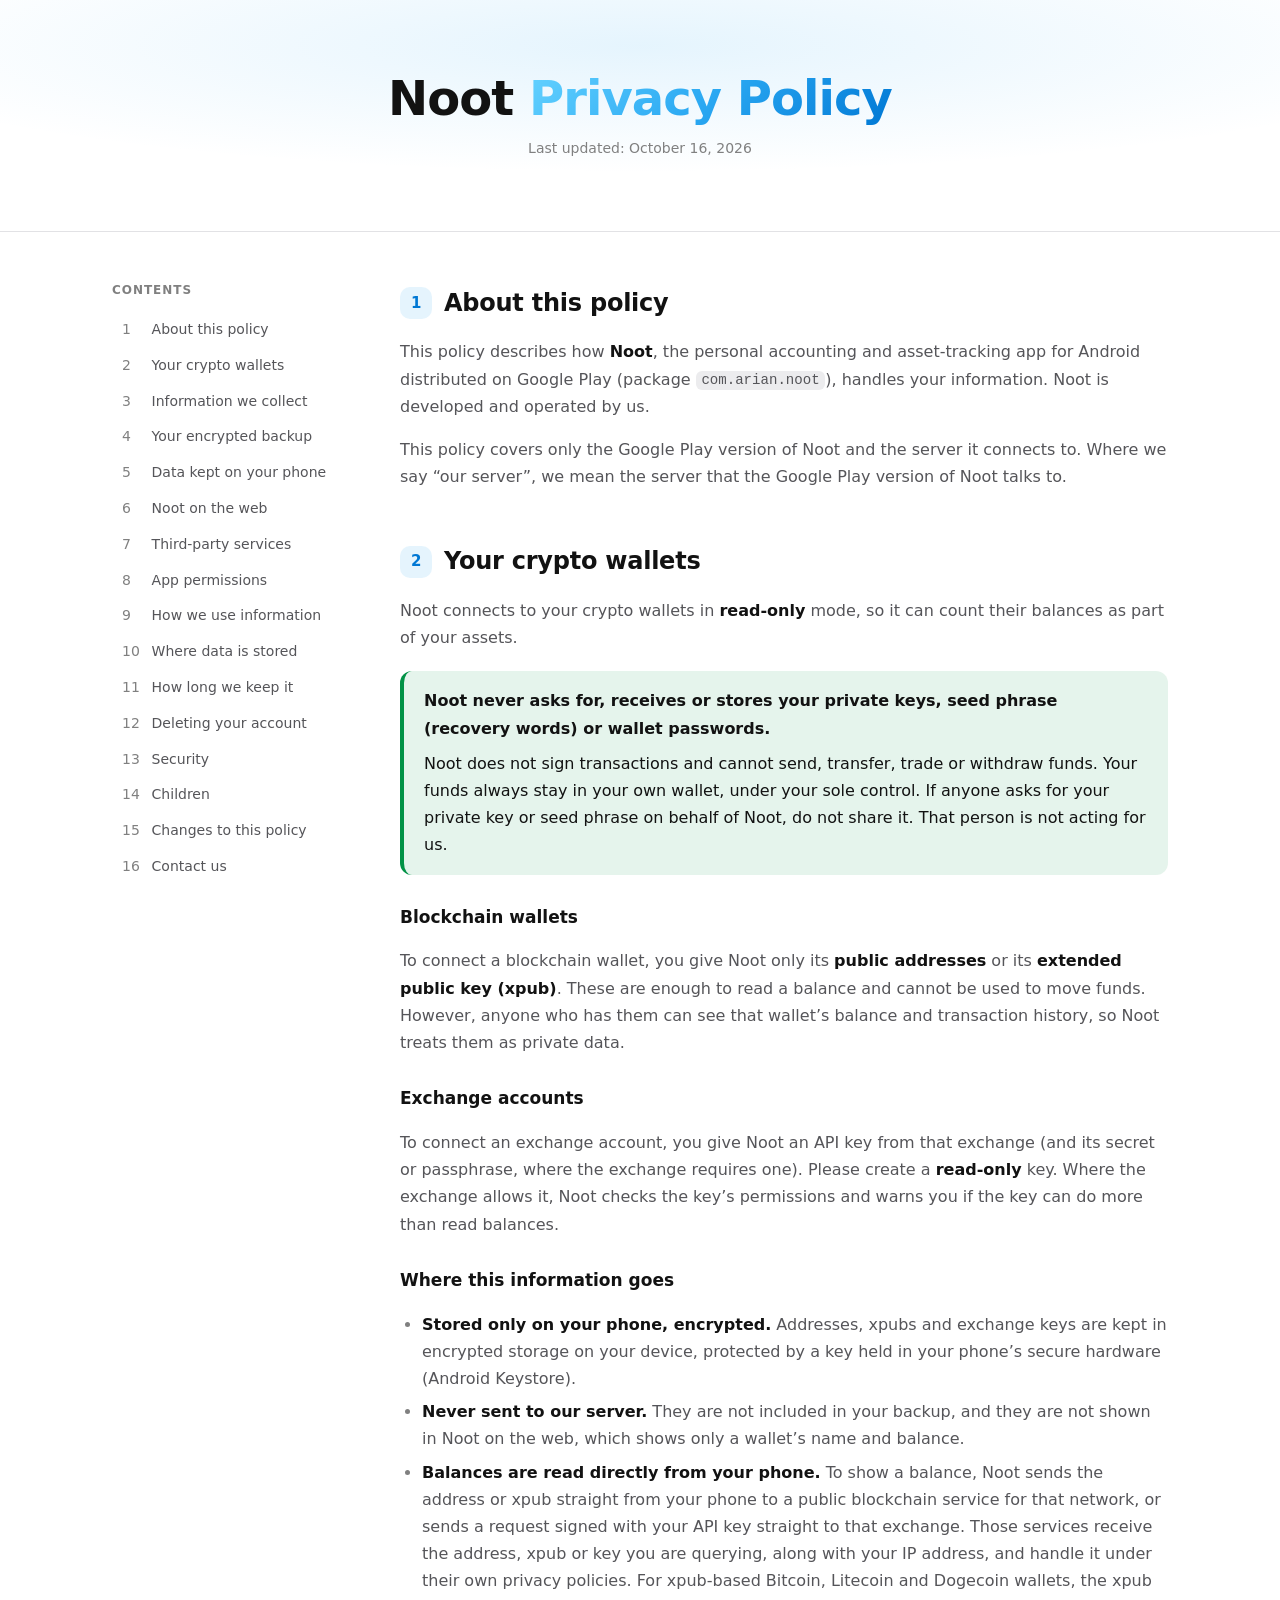
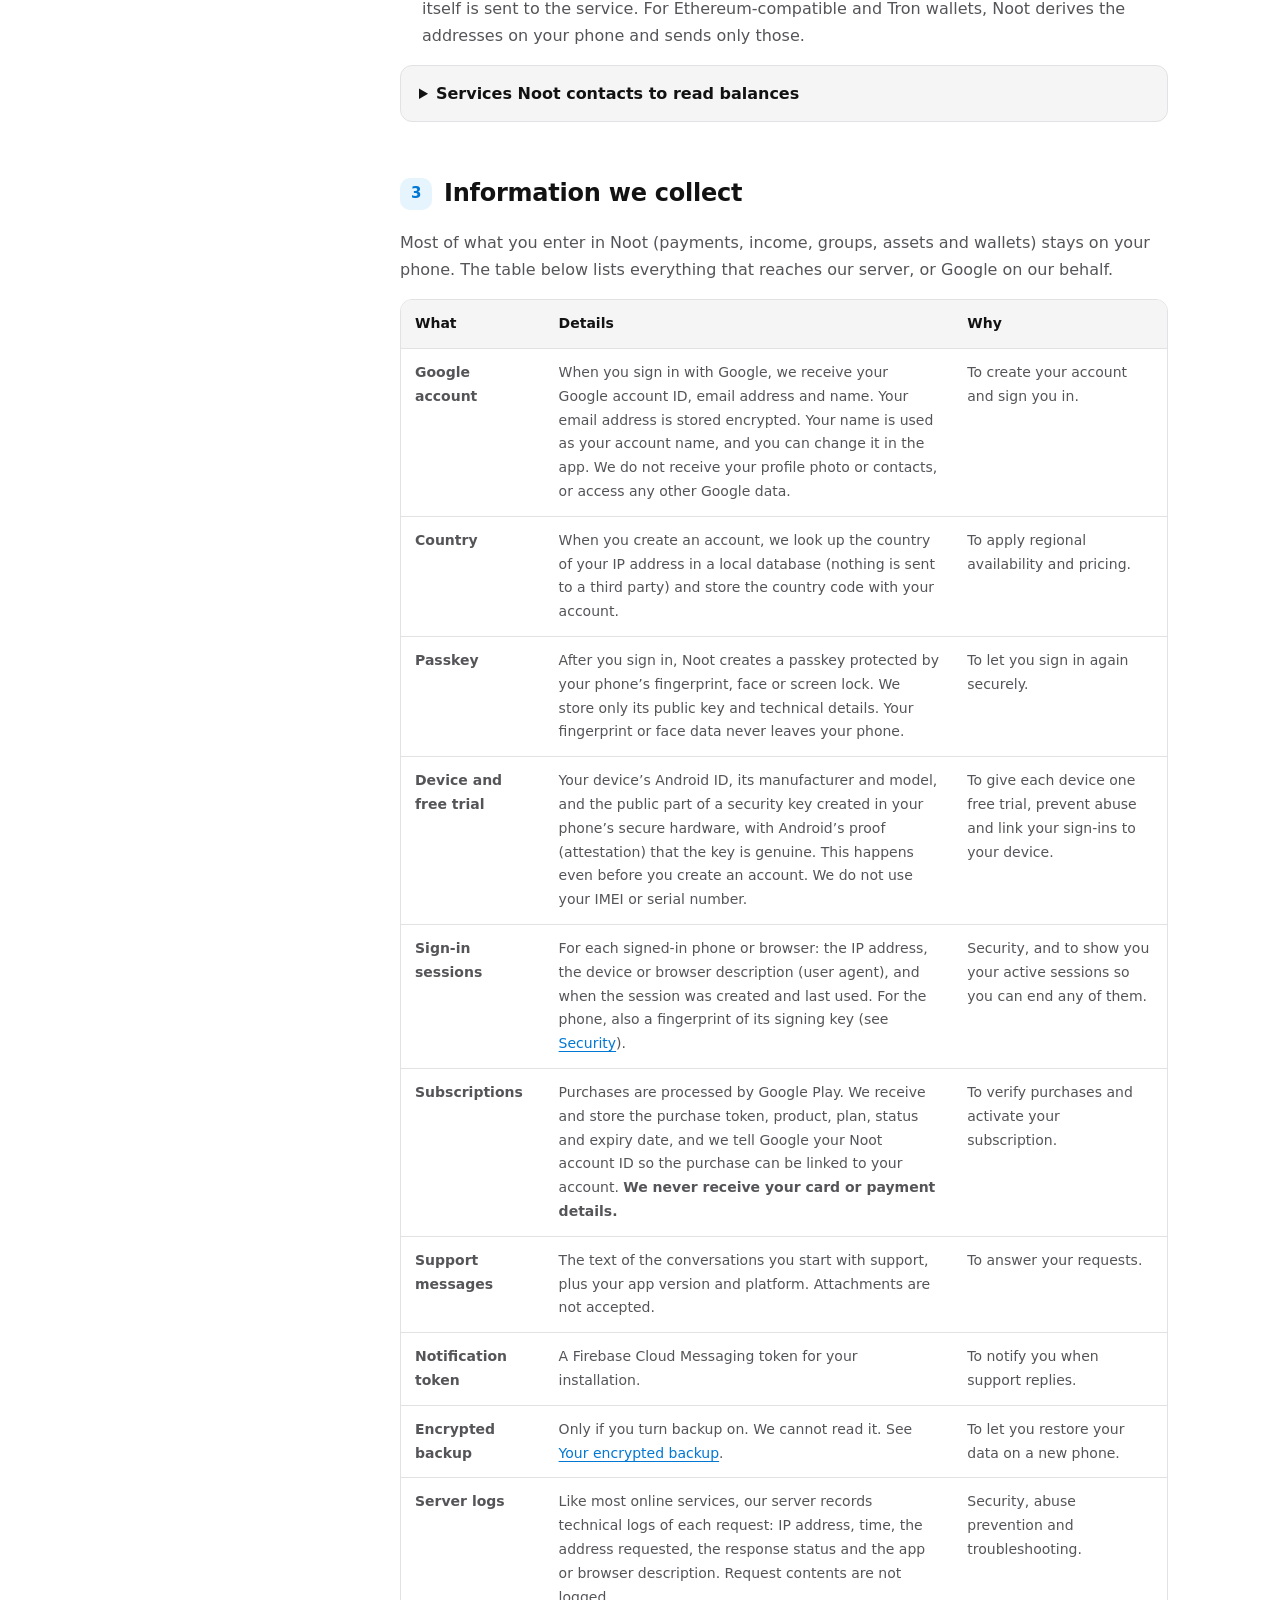
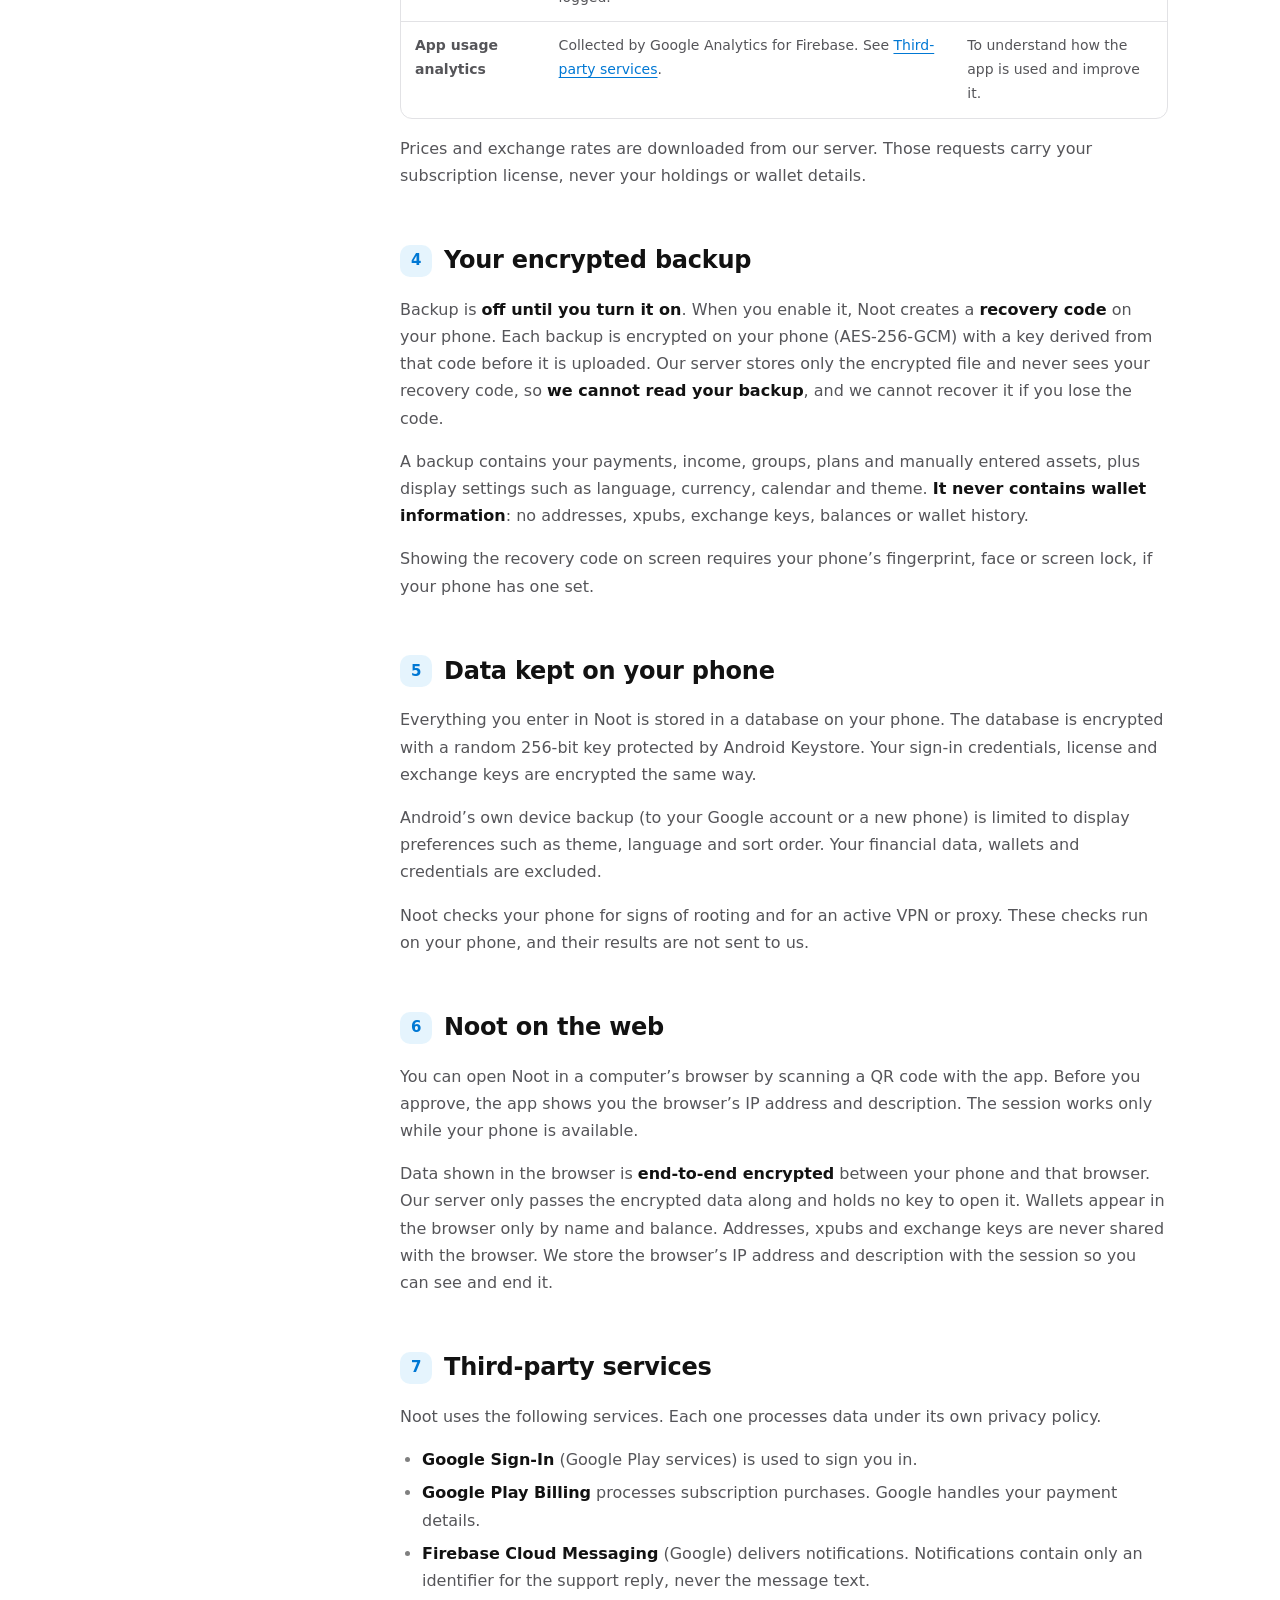
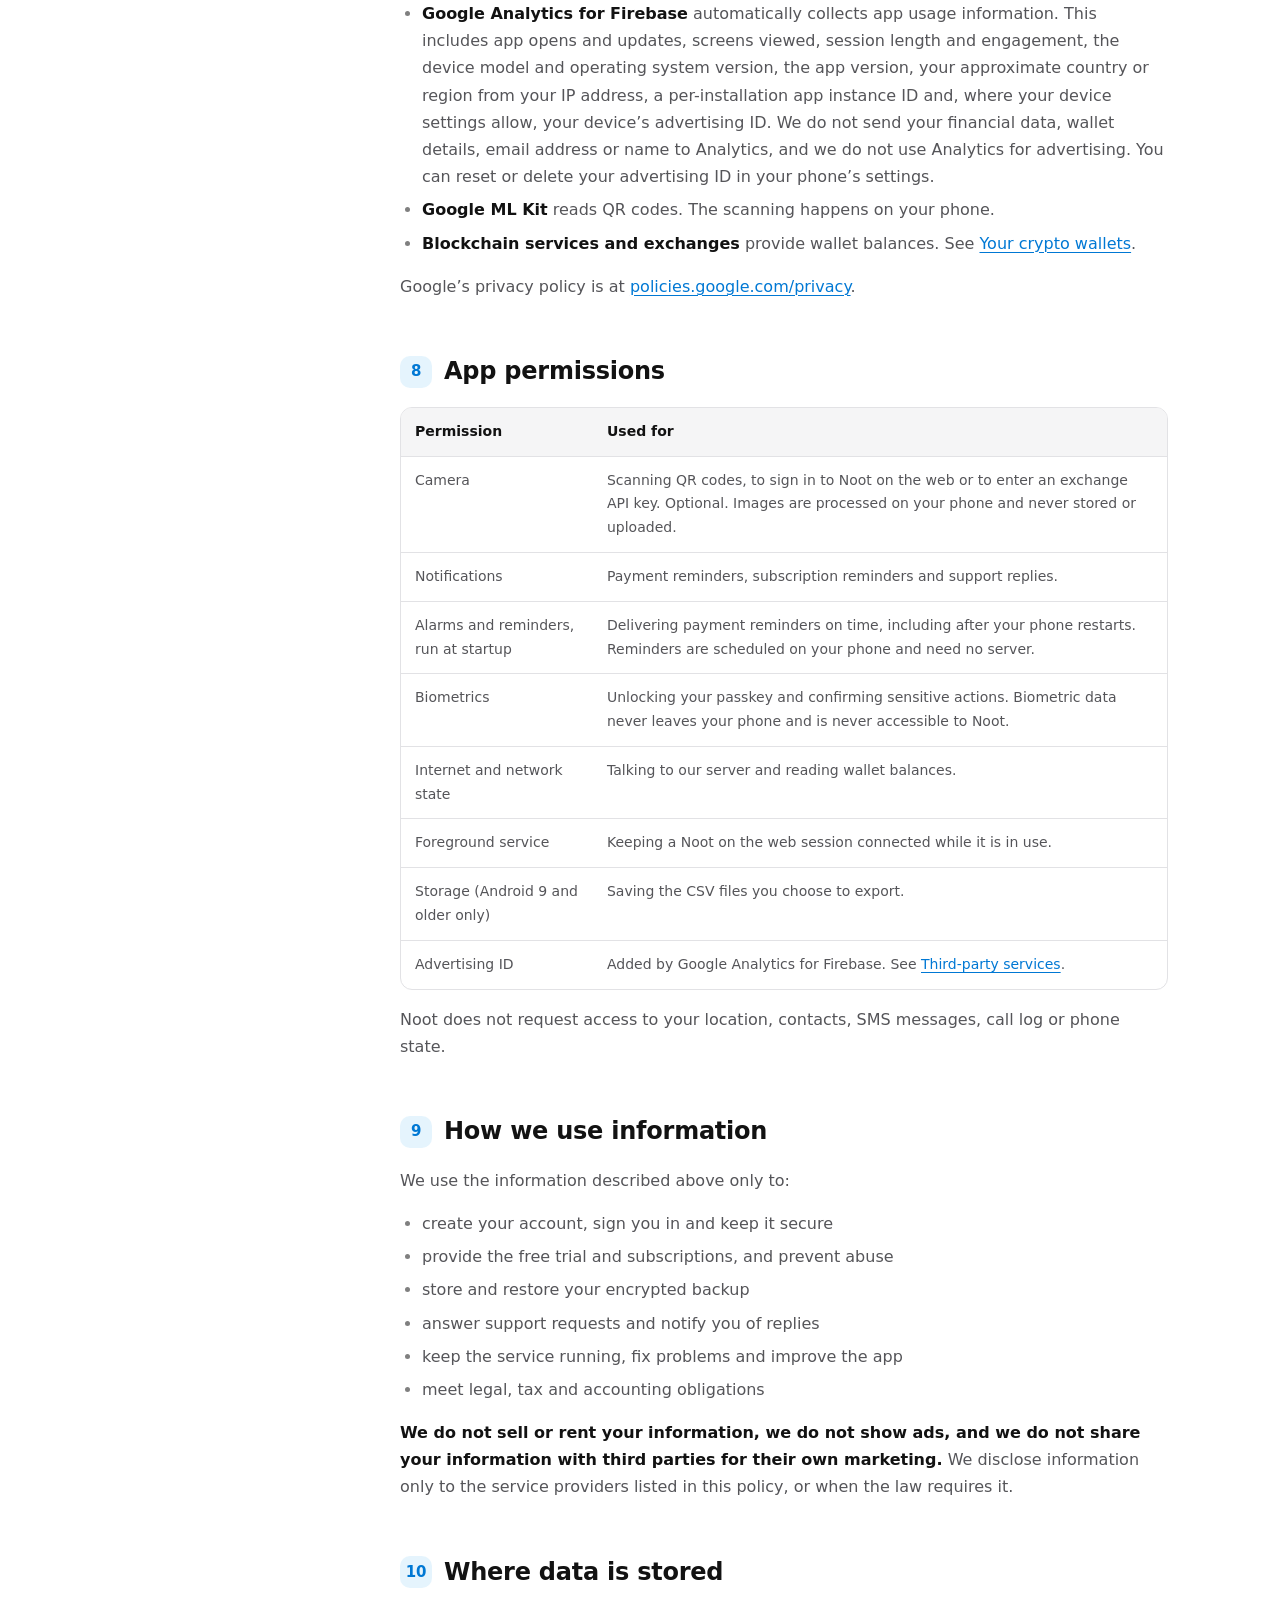
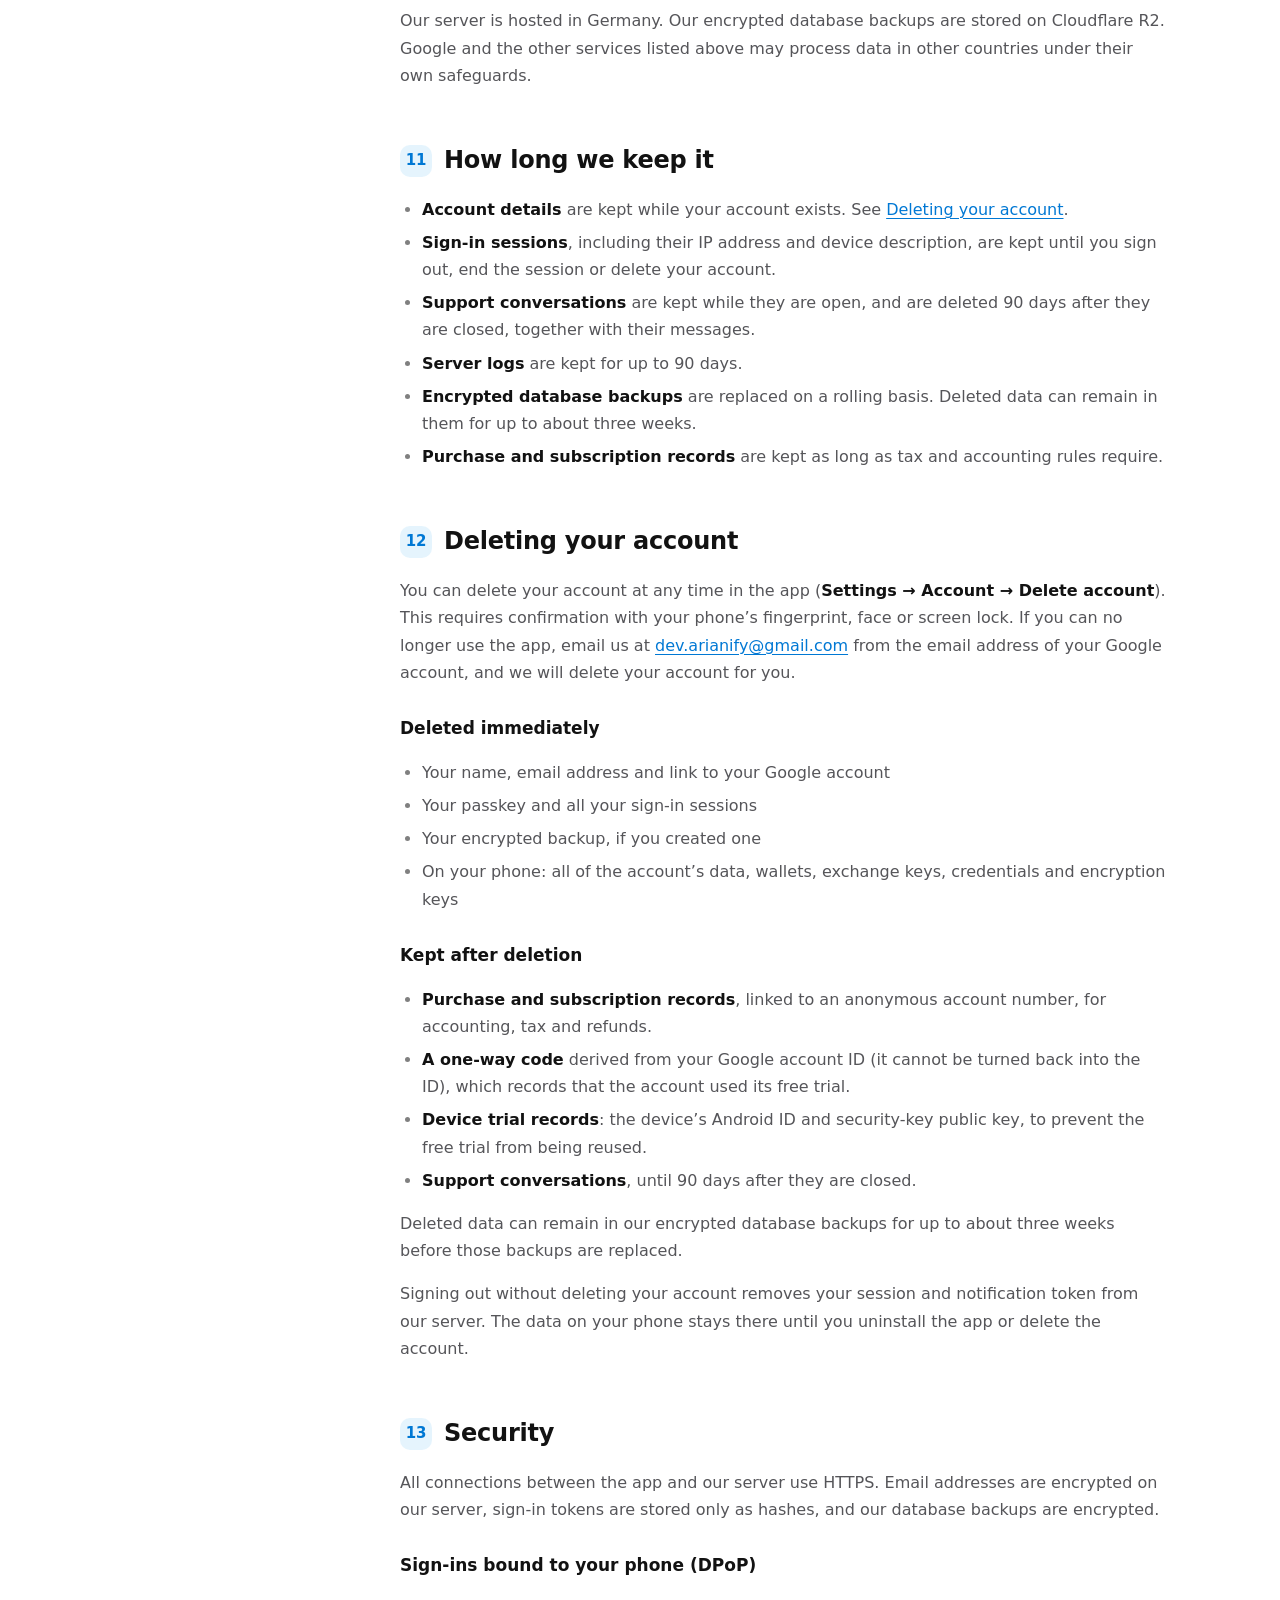
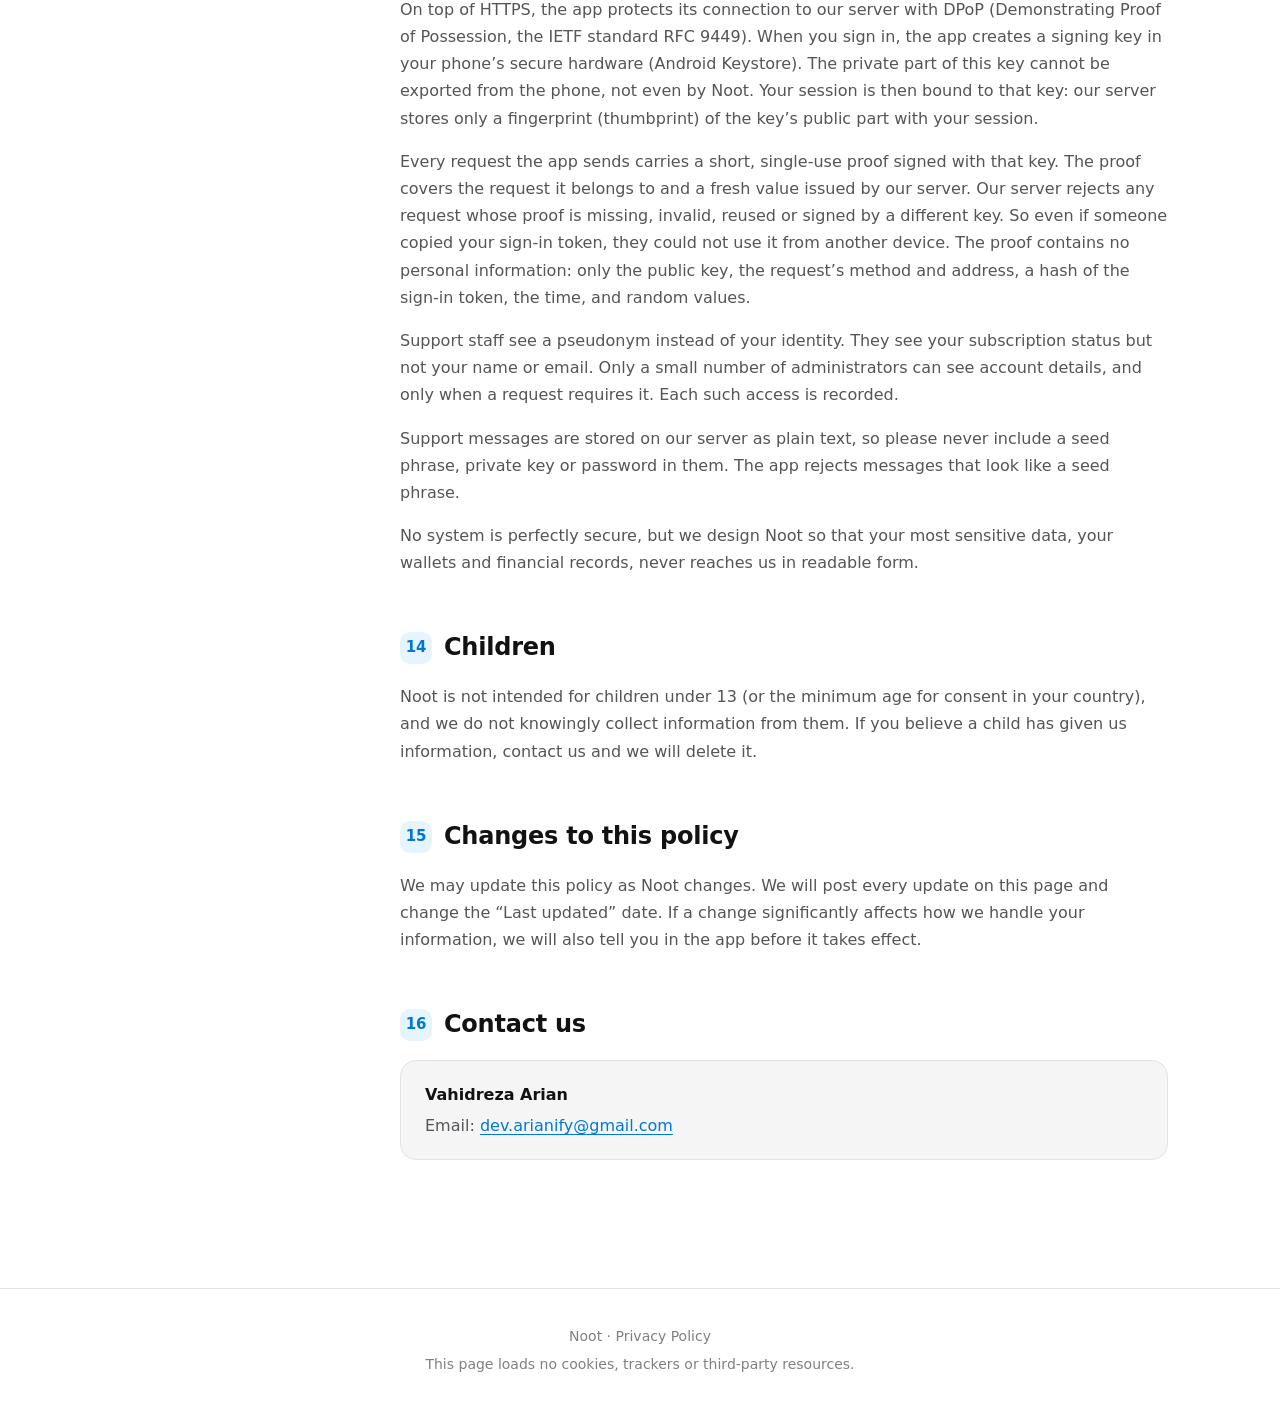
==== commit 7d6ad2d0: "Simplify Noot privacy policy header and use noot-web favicon" ====
--- a/noot/privacy-policy/index.html
+++ b/noot/privacy-policy/index.html
@@ -12,17 +12,14 @@
   <meta property="og:type" content="article">
   <meta property="og:title" content="Noot Privacy Policy">
   <meta property="og:description" content="How the Noot app collects, uses, stores and deletes your information.">
-  <link rel="icon" href="../../assets/favicon.svg" type="image/svg+xml">
+  <link rel="icon" href="../../assets/favicon.svg?v=2" type="image/svg+xml">
   <link rel="stylesheet" href="../../assets/style.css">
 </head>
 <body>
 
 <header class="hero">
-  <img class="mark" src="../../assets/favicon.svg" alt="Noot" width="72" height="72">
-  <div><span class="eyebrow">Noot for Android · Google Play</span></div>
-  <h1>Privacy <span>Policy</span></h1>
-  <p class="meta">How Noot handles your information: what we collect, what never leaves your phone, and how to delete it.</p>
-  <p class="dates">Effective date: October 16, 2026 · Last updated: October 16, 2026</p>
+  <h1>Noot <span>Privacy Policy</span></h1>
+  <p class="dates">Last updated: October 16, 2026</p>
 </header>
 
 <div class="layout">
@@ -42,7 +39,6 @@
       <li><a href="#retention">How long we keep it</a></li>
       <li><a href="#deletion">Deleting your account</a></li>
       <li><a href="#security">Security</a></li>
-      <li><a href="#rights">Your rights</a></li>
       <li><a href="#children">Children</a></li>
       <li><a href="#changes">Changes to this policy</a></li>
       <li><a href="#contact">Contact us</a></li>
@@ -50,33 +46,10 @@
   </nav>
 
   <main>
-    <div class="highlights" aria-label="At a glance">
-      <div class="card">
-        <div class="icon"><svg viewBox="0 0 24 24" fill="none" stroke="currentColor" stroke-width="2" stroke-linecap="round" stroke-linejoin="round"><rect x="3" y="11" width="18" height="11" rx="2"/><path d="M7 11V7a5 5 0 0 1 10 0v4"/></svg></div>
-        <h3>No private keys, ever</h3>
-        <p>Noot never asks for, receives or stores private keys or seed phrases. It cannot sign transactions or move funds.</p>
-      </div>
-      <div class="card">
-        <div class="icon"><svg viewBox="0 0 24 24" fill="none" stroke="currentColor" stroke-width="2" stroke-linecap="round" stroke-linejoin="round"><rect x="5" y="2" width="14" height="20" rx="2"/><path d="M12 18h.01"/></svg></div>
-        <h3>Wallets stay on your phone</h3>
-        <p>Public addresses, xpubs and exchange API keys are stored encrypted on your device and never sent to our server.</p>
-      </div>
-      <div class="card">
-        <div class="icon"><svg viewBox="0 0 24 24" fill="none" stroke="currentColor" stroke-width="2" stroke-linecap="round" stroke-linejoin="round"><path d="M12 22s8-4 8-10V5l-8-3-8 3v7c0 6 8 10 8 10z"/></svg></div>
-        <h3>Backups we can't read</h3>
-        <p>The optional backup is encrypted on your phone with a recovery code only you hold.</p>
-      </div>
-      <div class="card">
-        <div class="icon"><svg viewBox="0 0 24 24" fill="none" stroke="currentColor" stroke-width="2" stroke-linecap="round" stroke-linejoin="round"><circle cx="12" cy="12" r="10"/><path d="M4.9 4.9l14.2 14.2"/></svg></div>
-        <h3>No ads, no data sales</h3>
-        <p>Noot shows no ads, and we never sell or rent your information to anyone.</p>
-      </div>
-    </div>
-
     <!-- 1 -->
     <section class="policy" id="about">
       <h2>About this policy</h2>
-      <p>This policy describes how <strong>Noot</strong>, the personal accounting and asset-tracking app for Android distributed on Google Play (package <code>com.arian.noot</code>), handles your information. Noot is developed and operated by <span class="todo">[DEVELOPER NAME]</span> (“we”, “us”).</p>
+      <p>This policy describes how <strong>Noot</strong>, the personal accounting and asset-tracking app for Android distributed on Google Play (package <code>com.arian.noot</code>), handles your information. Noot is developed and operated by us.</p>
       <p>This policy covers only the Google Play version of Noot and the server it connects to. Where we say “our server”, we mean the server that the Google Play version of Noot talks to.</p>
     </section>
 
@@ -110,8 +83,8 @@
           <p><strong>Bitcoin:</strong> Trezor Blockbook servers (for xpubs), Blockstream (blockstream.info) and mempool.space (for addresses).</p>
           <p><strong>Litecoin and Dogecoin:</strong> Atomic Wallet Blockbook servers (for xpubs) and Blockchair (for addresses).</p>
           <p><strong>Solana:</strong> the Solana Foundation’s public endpoint and PublicNode. <strong>XRP:</strong> Ripple’s public servers and xrplcluster.com. <strong>Tron:</strong> TronGrid. <strong>TON:</strong> TonAPI. <strong>Cardano:</strong> Koios. <strong>Stellar:</strong> the Stellar Development Foundation’s Horizon server. <strong>Filecoin:</strong> Filfox and Glif.</p>
-          <p><strong>Exchanges:</strong> Binance, Coinbase, OKX and Blockchain.com. If you choose the Iranian rial as your display currency, Nobitex, AbanTether, Wallex, Bitpin and Ramzinex are also available.</p>
-          <p><strong>DNS fallback:</strong> if your network cannot look up an exchange’s address, Noot may look it up through Cloudflare (1.1.1.1) or Google (8.8.8.8) public DNS, or, for Iranian exchanges, through Iranian public DNS resolvers. These services see only the exchange’s host name.</p>
+          <p><strong>Exchanges:</strong> Binance, Coinbase, OKX and Blockchain.com.</p>
+          <p><strong>DNS fallback:</strong> if your network cannot look up an exchange’s address, Noot may look it up through Cloudflare (1.1.1.1) or Google (8.8.8.8) public DNS. These services see only the exchange’s host name.</p>
         </div>
       </details>
     </section>
@@ -147,7 +120,7 @@
             </tr>
             <tr>
               <td><strong>Sign-in sessions</strong></td>
-              <td>For each signed-in phone or browser: the IP address, the device or browser description (user agent), and when the session was created and last used.</td>
+              <td>For each signed-in phone or browser: the IP address, the device or browser description (user agent), and when the session was created and last used. For the phone, also a fingerprint of its signing key (see <a href="#security">Security</a>).</td>
               <td>Security, and to show you your active sessions so you can end any of them.</td>
             </tr>
             <tr>
@@ -264,7 +237,7 @@
     <!-- 10 -->
     <section class="policy" id="storage">
       <h2>Where data is stored</h2>
-      <p>Our server is hosted in <span class="todo">[HOSTING COUNTRY / PROVIDER]</span>. Our encrypted database backups are stored with <span class="todo">[BACKUP STORAGE PROVIDER, COUNTRY]</span>. Google and the other services listed above may process data in other countries under their own safeguards.</p>
+      <p>Our server is hosted in Germany. Our encrypted database backups are stored on Cloudflare R2. Google and the other services listed above may process data in other countries under their own safeguards.</p>
     </section>
 
     <!-- 11 -->
@@ -274,7 +247,7 @@
         <li><strong>Account details</strong> are kept while your account exists. See <a href="#deletion">Deleting your account</a>.</li>
         <li><strong>Sign-in sessions</strong>, including their IP address and device description, are kept until you sign out, end the session or delete your account.</li>
         <li><strong>Support conversations</strong> are kept while they are open, and are deleted 90 days after they are closed, together with their messages.</li>
-        <li><strong>Server logs</strong> are kept for up to <span class="todo">[N] days</span>.</li>
+        <li><strong>Server logs</strong> are kept for up to 90 days.</li>
         <li><strong>Encrypted database backups</strong> are replaced on a rolling basis. Deleted data can remain in them for up to about three weeks.</li>
         <li><strong>Purchase and subscription records</strong> are kept as long as tax and accounting rules require.</li>
       </ul>
@@ -283,12 +256,13 @@
     <!-- 12 -->
     <section class="policy" id="deletion">
       <h2>Deleting your account</h2>
-      <p>You can delete your account at any time in the app (<strong>Settings → Account → Delete account</strong>). This requires confirmation with your phone’s fingerprint, face or screen lock. If you can no longer use the app, email us at <span class="todo">[CONTACT EMAIL]</span> from the email address of your Google account, and we will delete your account for you.</p>
+      <p>You can delete your account at any time in the app (<strong>Settings → Account → Delete account</strong>). This requires confirmation with your phone’s fingerprint, face or screen lock. If you can no longer use the app, email us at <a href="mailto:dev.arianify@gmail.com">dev.arianify@gmail.com</a> from the email address of your Google account, and we will delete your account for you.</p>
 
       <h3>Deleted immediately</h3>
       <ul>
         <li>Your name, email address and link to your Google account</li>
         <li>Your passkey and all your sign-in sessions</li>
+        <li>Your encrypted backup, if you created one</li>
         <li>On your phone: all of the account’s data, wallets, exchange keys, credentials and encryption keys</li>
       </ul>
 
@@ -297,7 +271,6 @@
         <li><strong>Purchase and subscription records</strong>, linked to an anonymous account number, for accounting, tax and refunds.</li>
         <li><strong>A one-way code</strong> derived from your Google account ID (it cannot be turned back into the ID), which records that the account used its free trial.</li>
         <li><strong>Device trial records</strong>: the device’s Android ID and security-key public key, to prevent the free trial from being reused.</li>
-        <li><strong>Your encrypted backup</strong>, if you created one. It stays unreadable without your recovery code. To have it removed, contact us.</li>
         <li><strong>Support conversations</strong>, until 90 days after they are closed.</li>
       </ul>
       <p>Deleted data can remain in our encrypted database backups for up to about three weeks before those backups are replaced.</p>
@@ -307,36 +280,33 @@
     <!-- 13 -->
     <section class="policy" id="security">
       <h2>Security</h2>
-      <p>All connections between the app and our server use HTTPS. Each request is also signed with a key bound to your device, so a stolen sign-in token cannot be used from another device. Email addresses are encrypted on our server, and sign-in tokens are stored only as hashes. Our database backups are encrypted.</p>
+      <p>All connections between the app and our server use HTTPS. Email addresses are encrypted on our server, sign-in tokens are stored only as hashes, and our database backups are encrypted.</p>
+      <h3>Sign-ins bound to your phone (DPoP)</h3>
+      <p>On top of HTTPS, the app protects its connection to our server with DPoP (Demonstrating Proof of Possession, the IETF standard RFC 9449). When you sign in, the app creates a signing key in your phone’s secure hardware (Android Keystore). The private part of this key cannot be exported from the phone, not even by Noot. Your session is then bound to that key: our server stores only a fingerprint (thumbprint) of the key’s public part with your session.</p>
+      <p>Every request the app sends carries a short, single-use proof signed with that key. The proof covers the request it belongs to and a fresh value issued by our server. Our server rejects any request whose proof is missing, invalid, reused or signed by a different key. So even if someone copied your sign-in token, they could not use it from another device. The proof contains no personal information: only the public key, the request’s method and address, a hash of the sign-in token, the time, and random values.</p>
       <p>Support staff see a pseudonym instead of your identity. They see your subscription status but not your name or email. Only a small number of administrators can see account details, and only when a request requires it. Each such access is recorded.</p>
       <p>Support messages are stored on our server as plain text, so please never include a seed phrase, private key or password in them. The app rejects messages that look like a seed phrase.</p>
       <p>No system is perfectly secure, but we design Noot so that your most sensitive data, your wallets and financial records, never reaches us in readable form.</p>
     </section>
 
     <!-- 14 -->
-    <section class="policy" id="rights">
-      <h2>Your rights</h2>
-      <p>Depending on where you live, you may have the right to access, correct, delete or export your personal information, to object to or restrict how it is processed, and to complain to your local data protection authority. You can change your name and delete your account in the app. For any other request, contact us at the address below. We will reply within 30 days.</p>
-    </section>
-
-    <!-- 15 -->
     <section class="policy" id="children">
       <h2>Children</h2>
       <p>Noot is not intended for children under 13 (or the minimum age for consent in your country), and we do not knowingly collect information from them. If you believe a child has given us information, contact us and we will delete it.</p>
     </section>
 
-    <!-- 16 -->
+    <!-- 15 -->
     <section class="policy" id="changes">
       <h2>Changes to this policy</h2>
       <p>We may update this policy as Noot changes. We will post every update on this page and change the “Last updated” date. If a change significantly affects how we handle your information, we will also tell you in the app before it takes effect.</p>
     </section>
 
-    <!-- 17 -->
+    <!-- 16 -->
     <section class="policy" id="contact">
       <h2>Contact us</h2>
       <div class="contact-card">
-        <p><strong><span class="todo">[DEVELOPER NAME]</span></strong></p>
-        <p>Email: <span class="todo">[CONTACT EMAIL]</span></p>
+        <p><strong>Vahidreza Arian</strong></p>
+        <p>Email: <a href="mailto:dev.arianify@gmail.com">dev.arianify@gmail.com</a></p>
       </div>
     </section>
   </main>
--- a/assets/style.css
+++ b/assets/style.css
@@ -15,8 +15,6 @@
   --grad: linear-gradient(135deg, #64d2ff 0%, #2aa8f2 50%, #0078d4 100%);
   --good: #029246;
   --good-soft: rgba(2, 146, 70, 0.1);
-  --todo: #b45309;
-  --todo-soft: rgba(255, 179, 0, 0.18);
   --shadow: 0 1px 2px rgba(0, 0, 0, 0.04), 0 8px 24px rgba(0, 0, 0, 0.05);
   --radius: 16px;
   color-scheme: light;
@@ -35,8 +33,6 @@
     --accent-soft: rgba(100, 210, 255, 0.12);
     --good: #34d399;
     --good-soft: rgba(52, 211, 153, 0.12);
-    --todo: #fbbf24;
-    --todo-soft: rgba(251, 191, 36, 0.14);
     --shadow: 0 1px 2px rgba(0, 0, 0, 0.3), 0 8px 24px rgba(0, 0, 0, 0.25);
     color-scheme: dark;
   }
@@ -152,7 +148,7 @@
   gap: 12px;
   margin-bottom: 56px;
 }
-@media (min-width: 480px) { .highlights { grid-template-columns: repeat(2, minmax(0, 1fr)); } }
+@media (min-width: 720px) { .highlights { grid-template-columns: repeat(3, minmax(0, 1fr)); } }
 .card {
   padding: 20px;
   border: 1px solid var(--border);
@@ -233,16 +229,6 @@
 details > div { padding: 4px 18px 14px; font-size: 14px; }
 details code { word-break: break-all; }
 
-/* An unfilled detail the owner still has to supply. Loud on purpose, so none ships by accident. */
-.todo {
-  padding: 0.05em 0.35em;
-  border-radius: 4px;
-  background: var(--todo-soft);
-  color: var(--todo);
-  font-weight: 600;
-  outline: 1px dashed var(--todo);
-}
-
 .contact-card {
   display: grid;
   gap: 4px;
